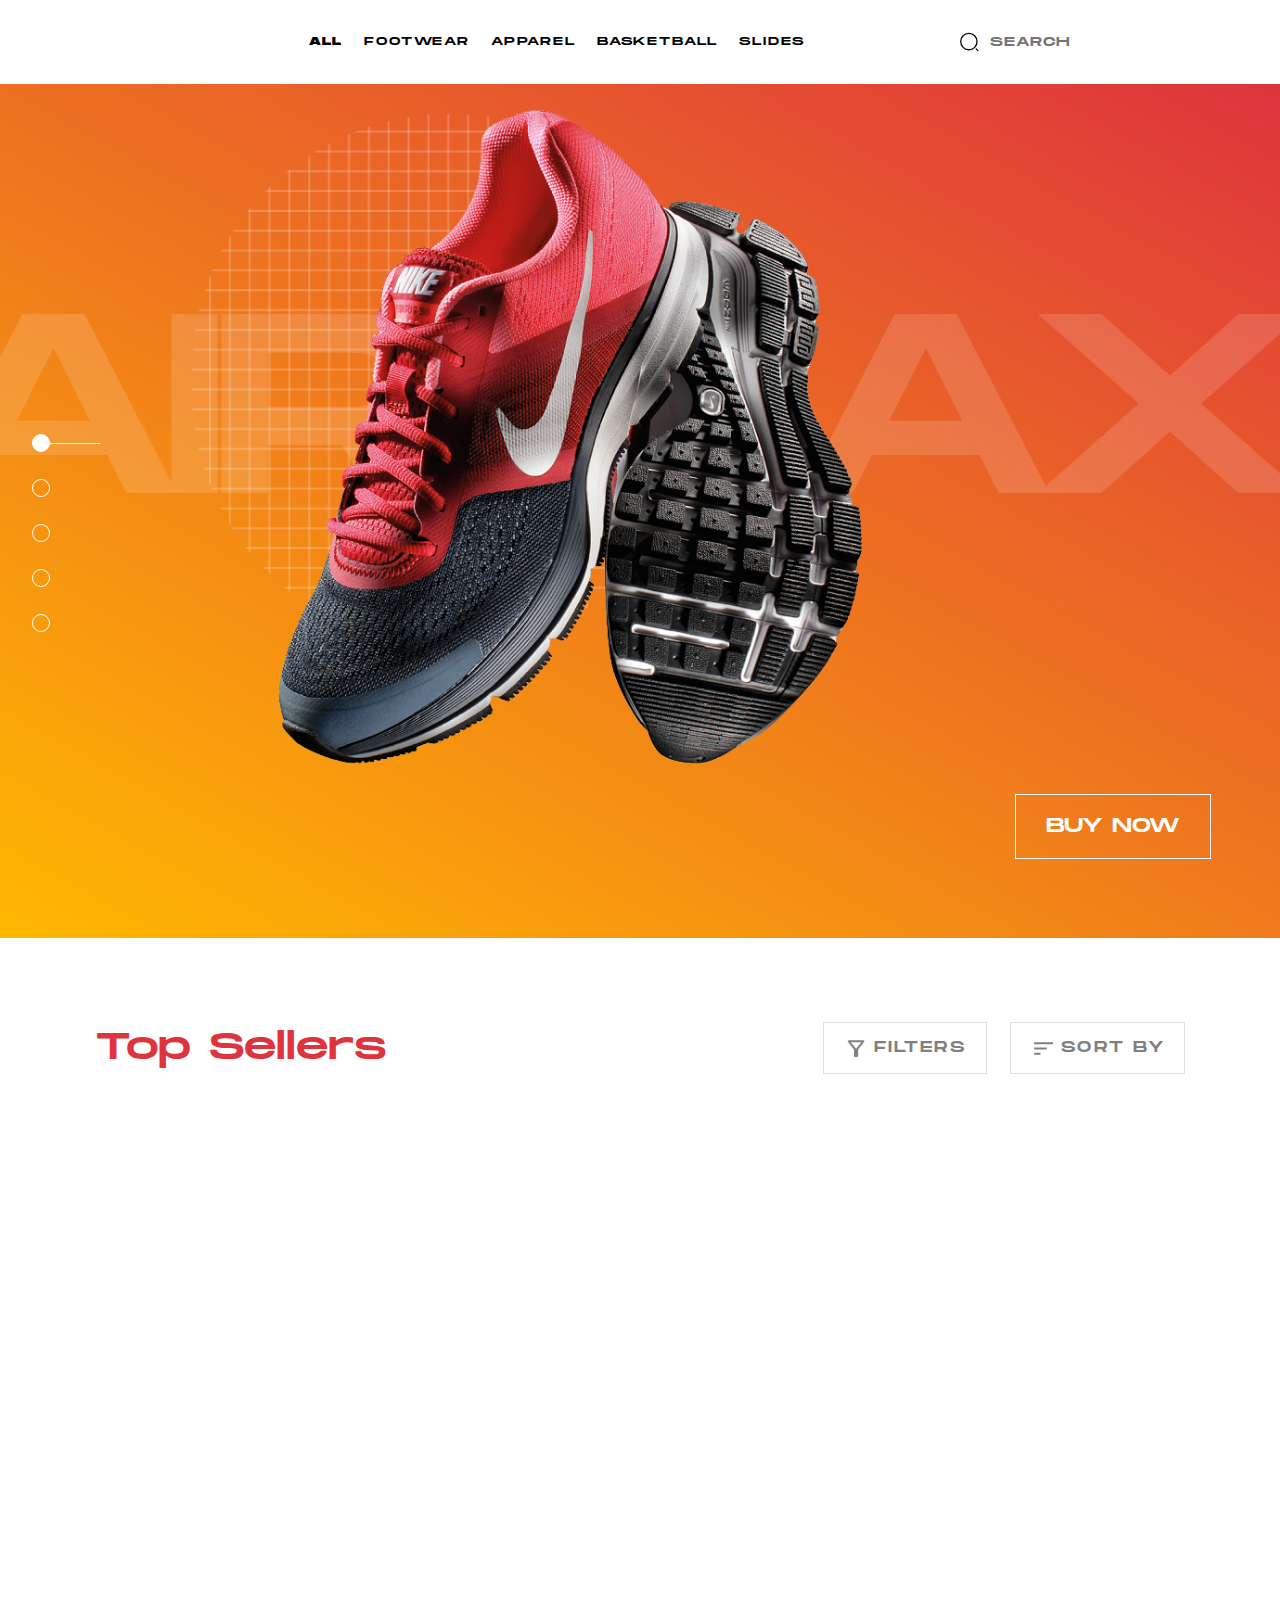
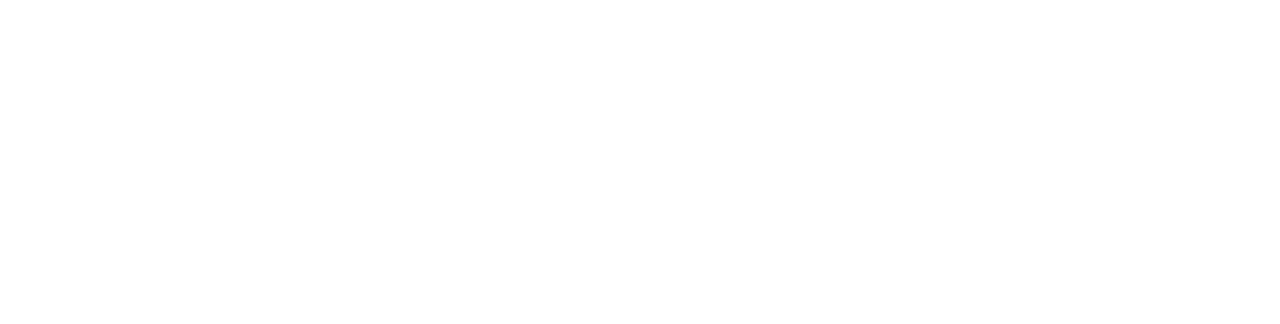
==== Diplom1/index.html @ f5f1d3f1 "Add files via upload" ====
<!DOCTYPE html>
<html lang="en">

<head>
    <meta charset="UTF-8">
    <meta name="viewport" content="width=device-width, initial-scale=1.0">
    <title>Diplom1</title>
    <link href=".//css/reset.css" rel="stylesheet">
    <link href=".//css/stylesheet.css" rel="stylesheet">
    <link href=".//css/style.css" rel="stylesheet">
</head>

<body class="body">
    <div class="wrapper">
        <header>
            <div class="header1">
                <div class="container">
                    <div class="header1__inner">
                        <nav class="navi">
                            <ul class="navi__list">
                                <li class="navi__item">
                                    <a href="#" class="navi__link navi__first">
                                        ALL
                                    </a>
                                </li>
                                <li class="navi__item">
                                    <a href="#" class="navi__link">
                                        FOOTWEAR
                                    </a>
                                </li>
                                <li class="navi__item">
                                    <a href="#" class="navi__link">
                                        APPAREL
                                    </a>
                                </li>
                                <li class="navi__item">
                                    <a href="#" class="navi__link">
                                        BASKETBALL
                                    </a>
                                </li>
                                <li class="navi__item">
                                    <a href="#" class="navi__link">
                                        SLIDES
                                    </a>
                                </li>
                            </ul>
                        </nav>
                        <div class="search">
                            <img src=".//img/svg/search.svg" alt="">
                            <input type="text" placeholder="SEARCH" class="header1__inp">
                        </div>
                    </div>
                </div>
            </div>
            <div class="header2">
                <div class="container">
                    <div class="header2__inner">
                        <img src="./img/DAME .png" alt="" class="header2__max">
                        <div class="header2__krug-box">
                            <ul class="header2__krug-spisok">
                                <li class="header2__krug header2__krug-active">
                                </li>
                                <li class="header2__krug">
                                </li>
                                <li class="header2__krug">
                                </li>
                                <li class="header2__krug">
                                </li>
                                <li class="header2__krug">
                                </li>
                            </ul>
                        </div>
                        <img src="./img/setka.png" alt="" class="header2__setka">
                        <img src="./img/kros.png" alt="" class="header2__kros">
                        <a class="header2__button" href="#">BUY NOW</a>
                    </div>
                </div>
            </div>
        </header>
        <main class="main">
            <section class="section1">
                <div class="container">
                    <div class="section1__inner">
                        <div class="section1__top">
                            <p class="section1__text">Top Sellers</p>
                            <div class="section1__filters">
                                <div class="section1__filters-content">
                                    <button onclick="togglebutton1()" class="section1__button button1">
                                        FILTERS
                                    </button>
                                    <div class="section1__filters-vibor" id="filters-active">
                                        <p><b>Price:</b><Br><Br>
                                        from<input class="field__input" type="text" size="5"> <Br>
                                        to<input class="field__input" type="text" size="5">
                                        </p>
                                        <div class="section1__filters-checkbox">
                                            <b>Season:</b>
                                            <br>
                                            <br>
                                            <p><input type="checkbox"> winter</p>
                                            <br>
                                            <p><input type="checkbox"> summer</p>
                                            <br>
                                            <p><input type="checkbox"> autumn</p>
                                        </div>
                                        <button class="section1__sumbit-button">Sumbit</button>
                                    </div>
                                </div>
                                <div class="section1__sort">
                                    <button onclick="togglebutton2()" class="section1__button button2">
                                        SORT BY
                                    </button>
                                    <ul class="section1__spisok-sort" id="sort-active">
                                        <li class="section1__li-sort">Popular</li>
                                        <li class="section1__li-sort">Price (lower)</li>
                                        <li class="section1__li-sort">Price (higher)</li>
                                    </ul>
                                </div>
                            </div>
                        </div>
                        <div class="section1__kros"></div>
                    </div>
                </div>
            </section>
        </main>
        <footer></footer>
    </div>
    <script src="main.js"></script>

</body>

</html>
---- Diplom1/css/stylesheet.css ----
@font-face {
    font-family: 'Monument Extended';
    src: local('Monument Extended Ultrabold'), local('MonumentExtended-Ultrabold'),
        url('../fonts/MonumentExtended-Ultrabold.woff2') format('woff2'),
        url('../fonts/MonumentExtended-Ultrabold.woff') format('woff');
    font-weight: bold;
    font-style: normal;
    font-display: swap;
}

@font-face {
    font-family: 'Monument Extended';
    src: local('Monument Extended Regular'), local('MonumentExtended-Regular'),
        url('../fonts/MonumentExtended-Regular.woff2') format('woff2'),
        url('../fonts/MonumentExtended-Regular.woff') format('woff');
    font-weight: normal;
    font-style: normal;
    font-display: swap;
}
---- Diplom1/css/style.css ----
.body {
    font-family: "Monument Extended", "Arial", sans-serif;
}


.wrapper {
    min-height: 100%;
    width: 100%;
    overflow: hidden;
    display: flex;
    flex-direction: column;
}

.container {
    max-width: 1920px;
    margin: 0 auto;
    height: 100%;
}

.main {
    background: #fff;
}

/*====================*/

.header1 {
    background: #fff;
    padding: 29px 0 29px 0;
}

.header1__inner {
    margin-left: 655px;
    display: flex;
    align-items: center;
    justify-content: center;
    gap: 464px;
    font-size: 12px;
    line-height: 2.13;
    letter-spacing: 0.07em;
    color: #000;
}

.navi__list {
    display: flex;
    gap: 41px;
}

.navi__first {
    font-weight: 800;
}

.navi__link {
    display: block;
}

.search {
    display: flex;
    align-items: center;
    gap: 10px;
}

/*===================*/

.header2 {
    height: 854px;
    background: linear-gradient(209deg, #de343d 0%, #ffb800 100%);
}

.header2__inner {
    height: auto;
position: relative;
}

.header2__max {
    position: absolute;
    top: 230px;
    left: -70px;
}

.header2__krug-box {
    z-index: 2;
    position: absolute;
    top: 350px;
    left: 32px;
}

.header2__krug-spisok {
    display: flex;
    flex-direction: column;
    gap: 42px;
}


.header2__krug {
    width: 18px;
    height: 18px;
    border-radius: 50%;
    border: 1px solid #fff;
    background-color: transparent;
    transition: all 0.4s;
}

.header2__krug-active {
    background-color: #fff;
}

.header2__krug-active::after {
    content: '';
    display: block;
    position: relative;
    top: 8px;
    left: 17px;
    width: 50px;
    height: 1px;
    background-color: #fff;
    transition: all 0.4s;
}

.header2__setka {
    position: absolute;
    top: 30px;
    left: 509px;
    z-index: 2;
}

.header2__kros {
    position: absolute;
    top: 50%;
    left: 509px;
    z-index: 3;
}

.header2__button {
    position: absolute;
    top: 710px;
    left: 1517px;
    display: flex;
    align-items: center;
    justify-content: center;
    width: 196px;
    height: 65px;
    color: #fff;
    background-color: transparent;
    border: 1px solid #fff;
    font-size: 20px;
    line-height: 2.5;
}

/*============================*/

.section1 {
    padding: 84px 95px 154px 96px;
    height: 986px;
}

.section1__inner {
    display: flex;
    flex-direction: column;
}

.section1__top {
    display: flex;
    align-items: center;
    justify-content: space-between;
    margin-bottom: 29px;
}

.section1__text {
    color: #de343d;
    font-size: 37px;
    line-height: 40px;
}

.section1__filters {
    display: flex;
    gap: 30px;
}

.section1__sumbit-button {
    color: #808080;
    background: transparent;
    padding: 5px 20px 5px 20px;
    border: 1.26px solid #dedede;
    grid-column: -1/1;
}

.section1__sort {
    position: relative;
    display: inline-block;
}

.section1__button {
    font-size: 15px;
    line-height: 40px;
    letter-spacing: 1.26px;
    color: #808080;
    background: transparent;
    border: 1.26px solid #dedede;
    padding: 5px 20px 5px 50px;
    position: relative;
}

.section1__spisok-sort {
    display: none;
    position: absolute;
    z-index: 1;
    color: #808080;
}

.section1__spisok-sort--show {
    display: block;
}

.section1__li-sort {
    width: 170px;
    padding: 2px;
    border: 1px solid #dedede;
    margin-bottom: 2px;
    cursor: pointer;
}

.section1__li-sort :last-child {
margin-bottom: 0;
}

.section1__filters-content {
    position: relative;
    display: inline-block;
    max-width: 157px;
}

.section1__filters-vibor {
    position: absolute;
    left: -150px;
    min-width: 307px;
    border: 1px solid #dedede;
    color: #808080;
    padding: 10px;
    display: none;
    grid-template-columns: repeat(2, 1fr);
    gap: 10px;
}

.section1__filters-vibor--active {
    display: grid;
}

.field__input {
    display: block;
    border: 1px solid #dedede;
    padding: 5px;
}

.button1::before {
    content: ' ';
    display: inline-block;
    position: absolute;
    background-image: url('../img/svg/filters.svg');
    background-repeat: no-repeat;
    background-position: center;
    left: 20px;
    top: 13px;
    width: 25px;
    height: 25px;
}

.button2::before {
    content: ' ';
    display: inline-block;
    position: absolute;
    background-image: url('../img/svg/sort.svg');
    background-repeat: no-repeat;
    background-position: center;
    left: 20px;
    top: 13px;
    width: 25px;
    height: 25px;
}



/*============================*/

@media (max-width: 1920px) {
    .header1__inner {
        margin-left: 34vw;
        gap: 24vw;
    }

    .header2__max {
        height: 14vw;
        width: auto;
    }

    .header2__setka {
        left: 26vw;
    }

    .header2__kros {
        left: 30vw;
    }

    .header2__button {
        left: 79vw;
    }
}


@media (max-width: 1300px) {

    .header1__inner{
    margin-left: 22vw;
    gap: 12vw;
    }

    .navi__list {
        gap: 21px;
    }

    .header2__krug-spisok {
        gap: 27px;
    }

    .header2__setka {
        width: 515px;
        height: auto;
        left: 15vw;
    }

    .header2__kros {
        width: 680px;
        height: auto;
        left: 17vw;
    }

    .header2__button {
        left: calc(100vw - 265px);
    }

}

@media (max-width: 1000px) {

    .header2__krug-spisok {
        gap: 21px;
    }

    .header2__setka {
        width: 440px;
        height: auto;
        left: 15vw;
    }

    .header2__kros {
        width: 600px;
        height: auto;
        left: 17vw;
    }
}
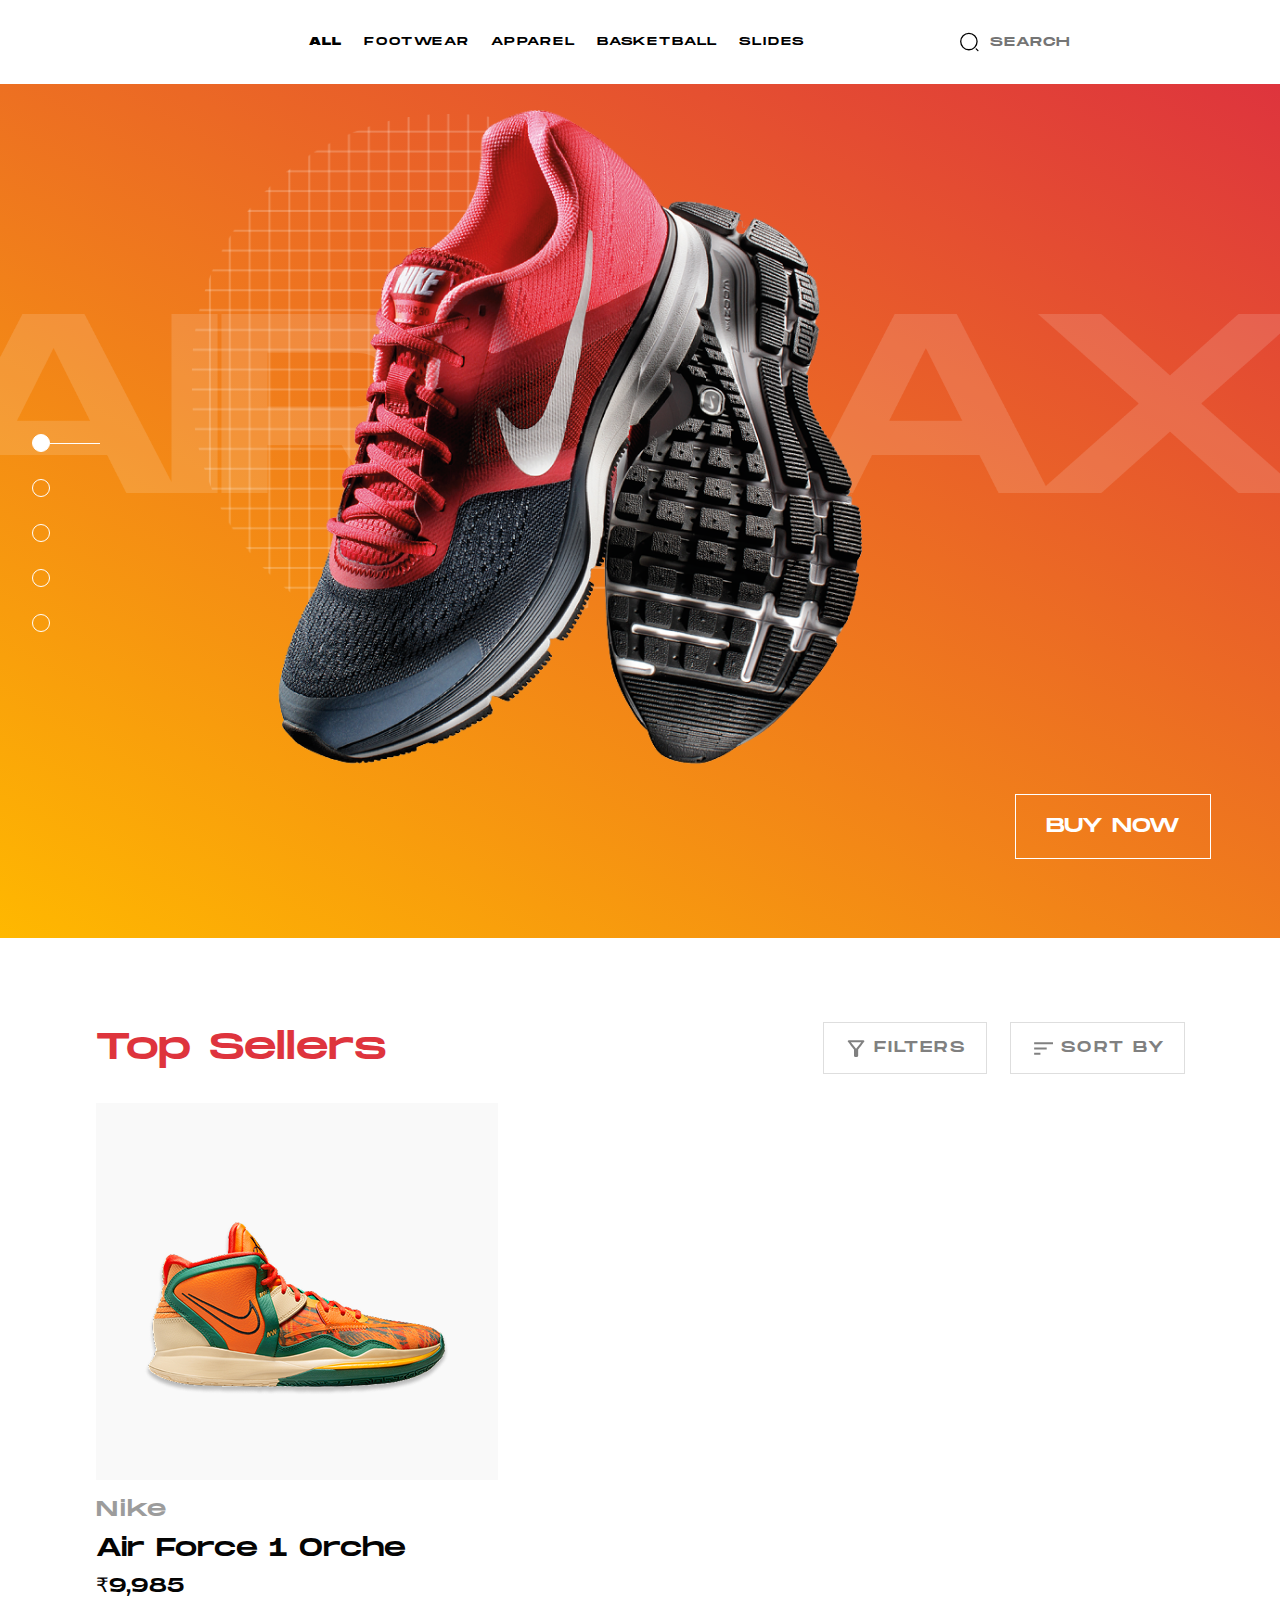
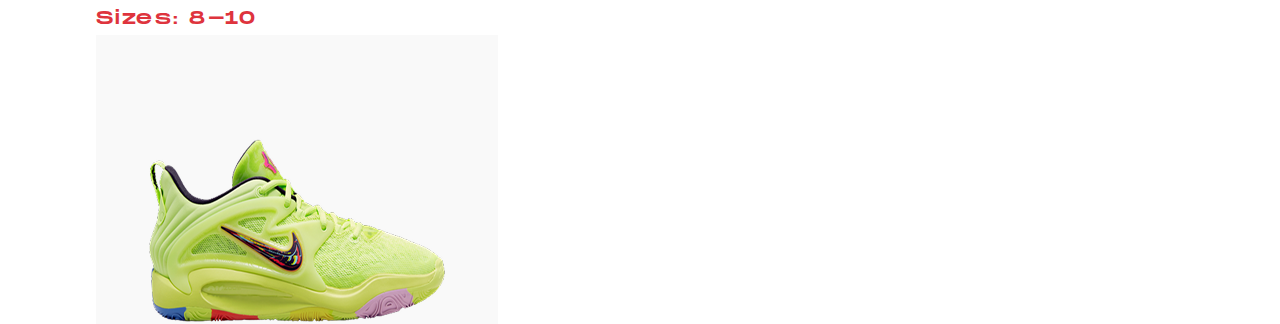
==== commit f513b8b0: "Add files via upload" ====
--- a/Diplom1/index.html
+++ b/Diplom1/index.html
@@ -85,7 +85,7 @@
                             <p class="section1__text">Top Sellers</p>
                             <div class="section1__filters">
                                 <div class="section1__filters-content">
-                                    <button onclick="togglebutton1()" class="section1__button button1">
+                                    <button class="section1__button button1" id="btn-filter">
                                         FILTERS
                                     </button>
                                     <div class="section1__filters-vibor" id="filters-active">
@@ -107,7 +107,7 @@
                                     </div>
                                 </div>
                                 <div class="section1__sort">
-                                    <button onclick="togglebutton2()" class="section1__button button2">
+                                    <button class="section1__button button2" id="btn-sort">
                                         SORT BY
                                     </button>
                                     <ul class="section1__spisok-sort" id="sort-active">
@@ -118,15 +118,84 @@
                                 </div>
                             </div>
                         </div>
-                        <div class="section1__kros"></div>
+                            <div class="kros__slider swiper">
+                                <div class="kros__wrapper swiper-wrapper">
+                                    <div class="kros__slide swiper-slide">
+                                        <div class="slide__top">
+                                            <img src=".//img/oroche.png" alt="">
+                                        </div>
+                                        <div class="slide__bottom">
+                                            <p class="title1">Nike</p>
+                                            <p class="title2">Air Force 1 Orche</p>
+                                            <p class="price">₹9,985</p>
+                                            <p class="size">Sizes: 8-10</p>
+                                        </div>
+                                    </div>
+                                    <div class="kros__slide swiper-slide">
+                                        <div class="slide__top">
+                                            <img src=".//img/panda.png" alt="">
+                                        </div>
+                                        <div class="slide__bottom">
+                                            <p class="title1">Nike</p>
+                                            <p class="title2">Air Force Panda</p>
+                                            <p class="price">₹19,655</p>
+                                            <p class="size">Sizes: 6-10</p>
+                                        </div>
+                                    </div>
+                                    <div class="kros__slide swiper-slide">
+                                        <div class="slide__top">
+                                            <img src=".//img/07.png" alt="">
+                                        </div>
+                                        <div class="slide__bottom">
+                                            <p class="title1">Nike</p>
+                                            <p class="title2">Air Force Panda</p>
+                                            <p class="price">₹15,750</p>
+                                            <p class="size">Sizes: 9-12</p>
+                                        </div>
+                                    </div>
+                                    <div class="kros__slide swiper-slide">
+                                        <div class="slide__top">
+                                            <img src=".//img/327.png" alt="">
+                                        </div>
+                                        <div class="slide__bottom">
+                                            <p class="title1">New Balance</p>
+                                            <p class="title2">327’ Munsell White</p>
+                                            <p class="price">₹11,999</p>
+                                            <p class="size">Sizes: 7-11</p>
+                                        </div>
+                                    </div>
+                                    <div class="kros__slide swiper-slide">
+                                        <div class="slide__top">
+                                            <img src=".//img/panda.png" alt="">
+                                        </div>
+                                        <div class="slide__bottom">
+                                            <p class="title1">Nike</p>
+                                            <p class="title2">Air Force Panda</p>
+                                            <p class="price">₹19,655</p>
+                                            <p class="size">Sizes: 6-10</p>
+                                        </div>
+                                    </div>
+                                    <div class="kros__slide swiper-slide">
+                                        <div class="slide__top">
+                                            <img src=".//img/oroche.png" alt="">
+                                        </div>
+                                        <div class="slide__bottom">
+                                            <p class="title1">Nike</p>
+                                            <p class="title2">Air Force 1 Orche</p>
+                                            <p class="price">₹9,985</p>
+                                            <p class="size">Sizes: 8-10</p>
+                                        </div>
+                                    </div>
+                                </div>
+                            </div>
                     </div>
                 </div>
             </section>
         </main>
         <footer></footer>
     </div>
+    <script src="swiper-bundle.min.js"></script>
     <script src="main.js"></script>
-
 </body>
 
 </html>--- a/Diplom1/css/style.css
+++ b/Diplom1/css/style.css
@@ -278,7 +278,61 @@
     height: 25px;
 }
 
-
+.section1__kros {
+    margin-bottom: 70px;
+}
+
+.kros__slide {
+    display: flex;
+    flex-direction: column;
+    width: 402px;
+    height: 532px;
+    gap: 15px;
+}
+
+.slide__top {
+    display: flex;
+    align-items: center;
+    justify-content: center;
+    height: 377px;
+    width: 402px;
+    background: #f9f9f9;
+}
+
+.slide__bottom {
+    display: flex;
+    flex-direction: column;
+    justify-content: flex-start;
+    width: 402px;
+    height: 139px;
+    gap: 6px;
+}
+
+.title1 {
+font-size: 22px;
+line-height: 1.4;
+letter-spacing: 0.07em;
+color: #9c9c9c;
+}
+
+.title2 {
+font-size: 25px;
+line-height: 1.4;
+color: #040404;
+}
+
+.price {
+    font-size: 20px;
+line-height: 1.4;
+color: #040404;
+}
+
+.size {
+    font-size: 18px;
+line-height: 1.4;
+letter-spacing: 0.08em;
+color: #de343d;
+}
 
 /*============================*/
 
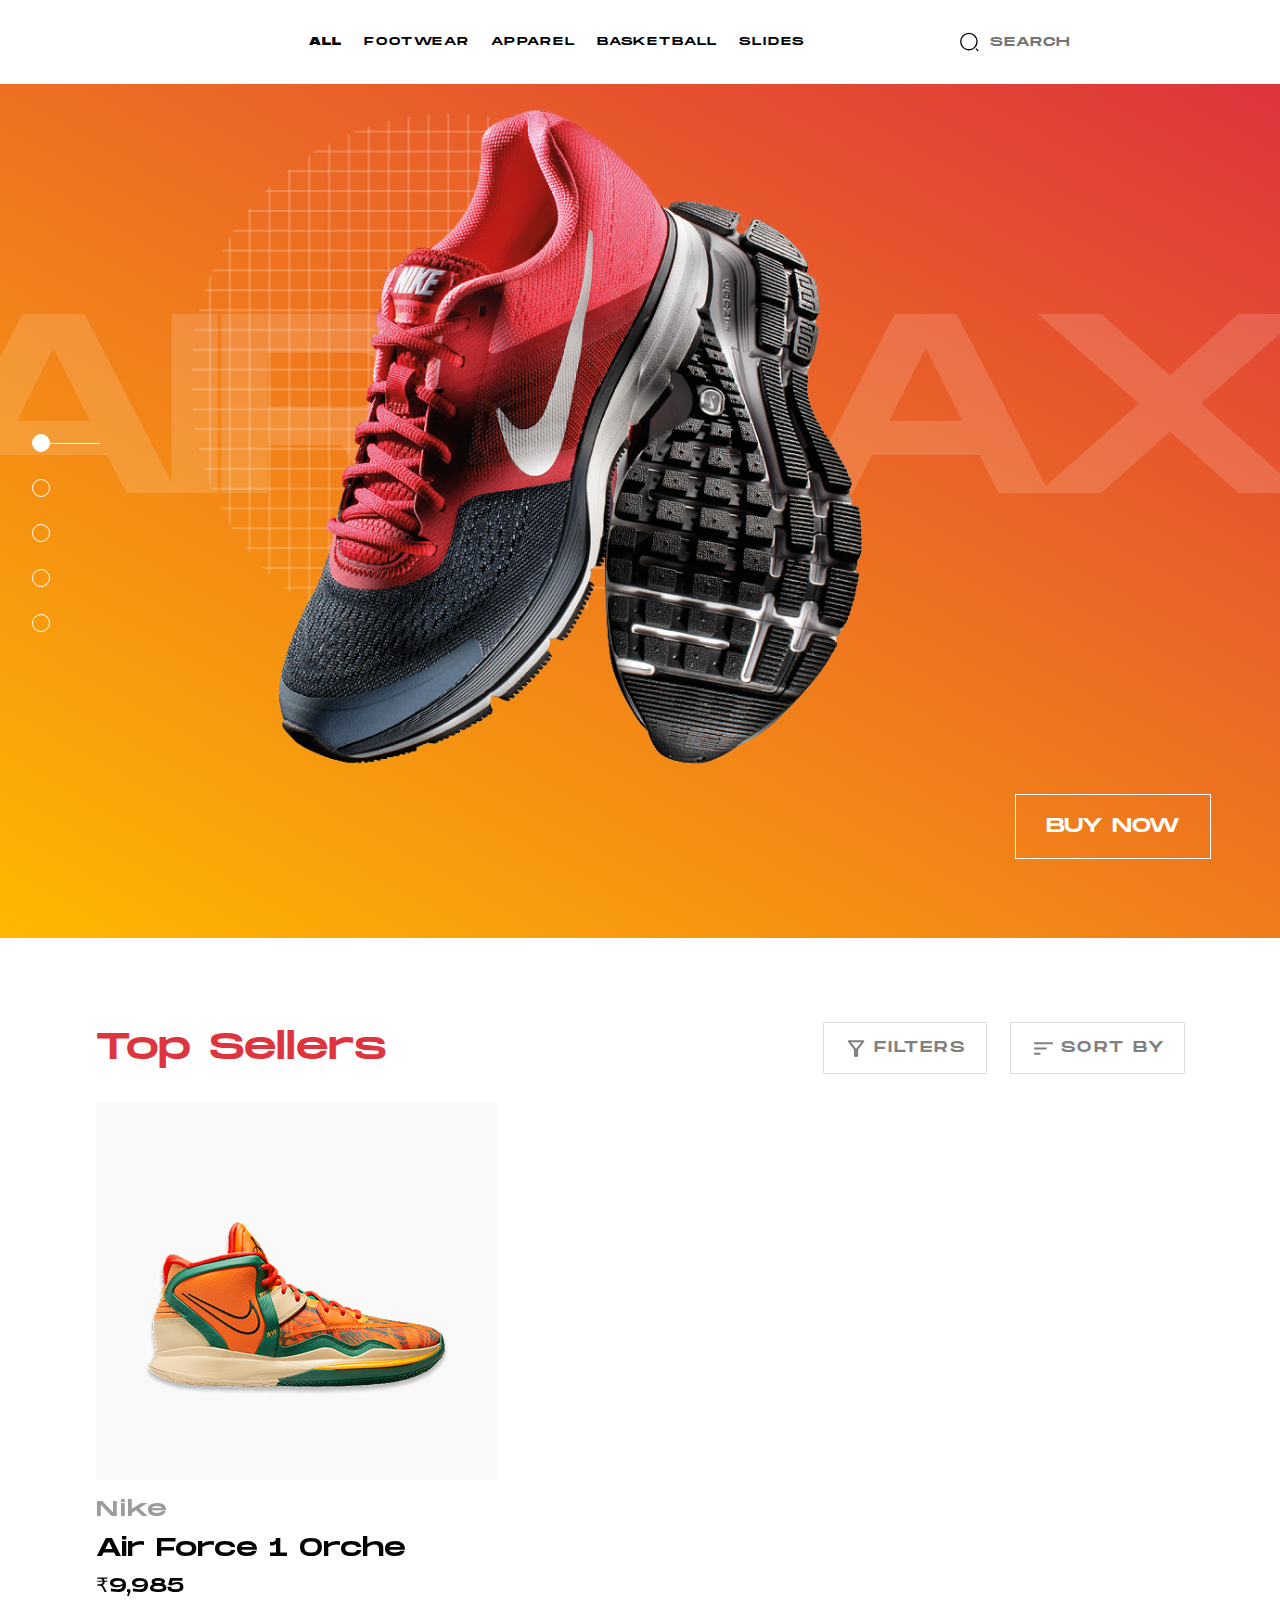
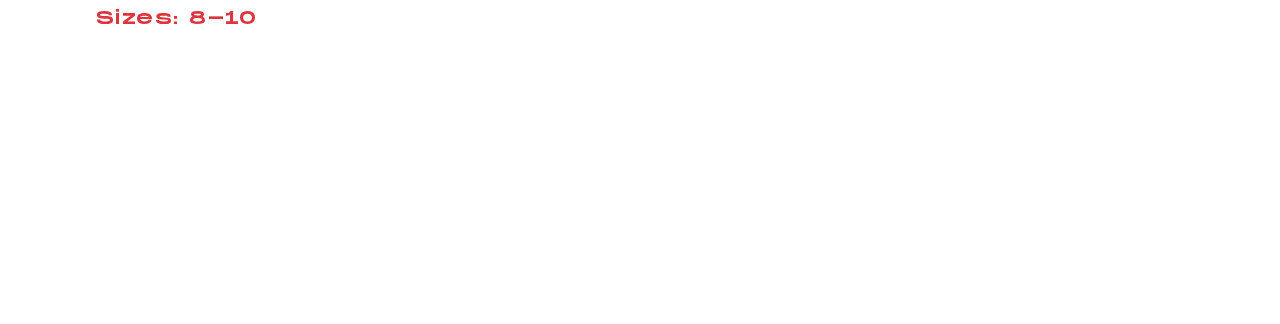
==== commit 738db4dc: "Add files via upload" ====
--- a/Diplom1/index.html
+++ b/Diplom1/index.html
@@ -5,6 +5,7 @@
     <meta charset="UTF-8">
     <meta name="viewport" content="width=device-width, initial-scale=1.0">
     <title>Diplom1</title>
+    <link href=".//css/swiper-bundle.min.css" rel="stylesheet">
     <link href=".//css/reset.css" rel="stylesheet">
     <link href=".//css/stylesheet.css" rel="stylesheet">
     <link href=".//css/style.css" rel="stylesheet">
--- a/Diplom1/css/style.css
+++ b/Diplom1/css/style.css
@@ -204,8 +204,9 @@
 .section1__spisok-sort {
     display: none;
     position: absolute;
-    z-index: 1;
+    z-index: 2;
     color: #808080;
+    background-color: #fff;
 }
 
 .section1__spisok-sort--show {
@@ -240,6 +241,8 @@
     display: none;
     grid-template-columns: repeat(2, 1fr);
     gap: 10px;
+    z-index: 2;
+    background-color: #fff;
 }
 
 .section1__filters-vibor--active {
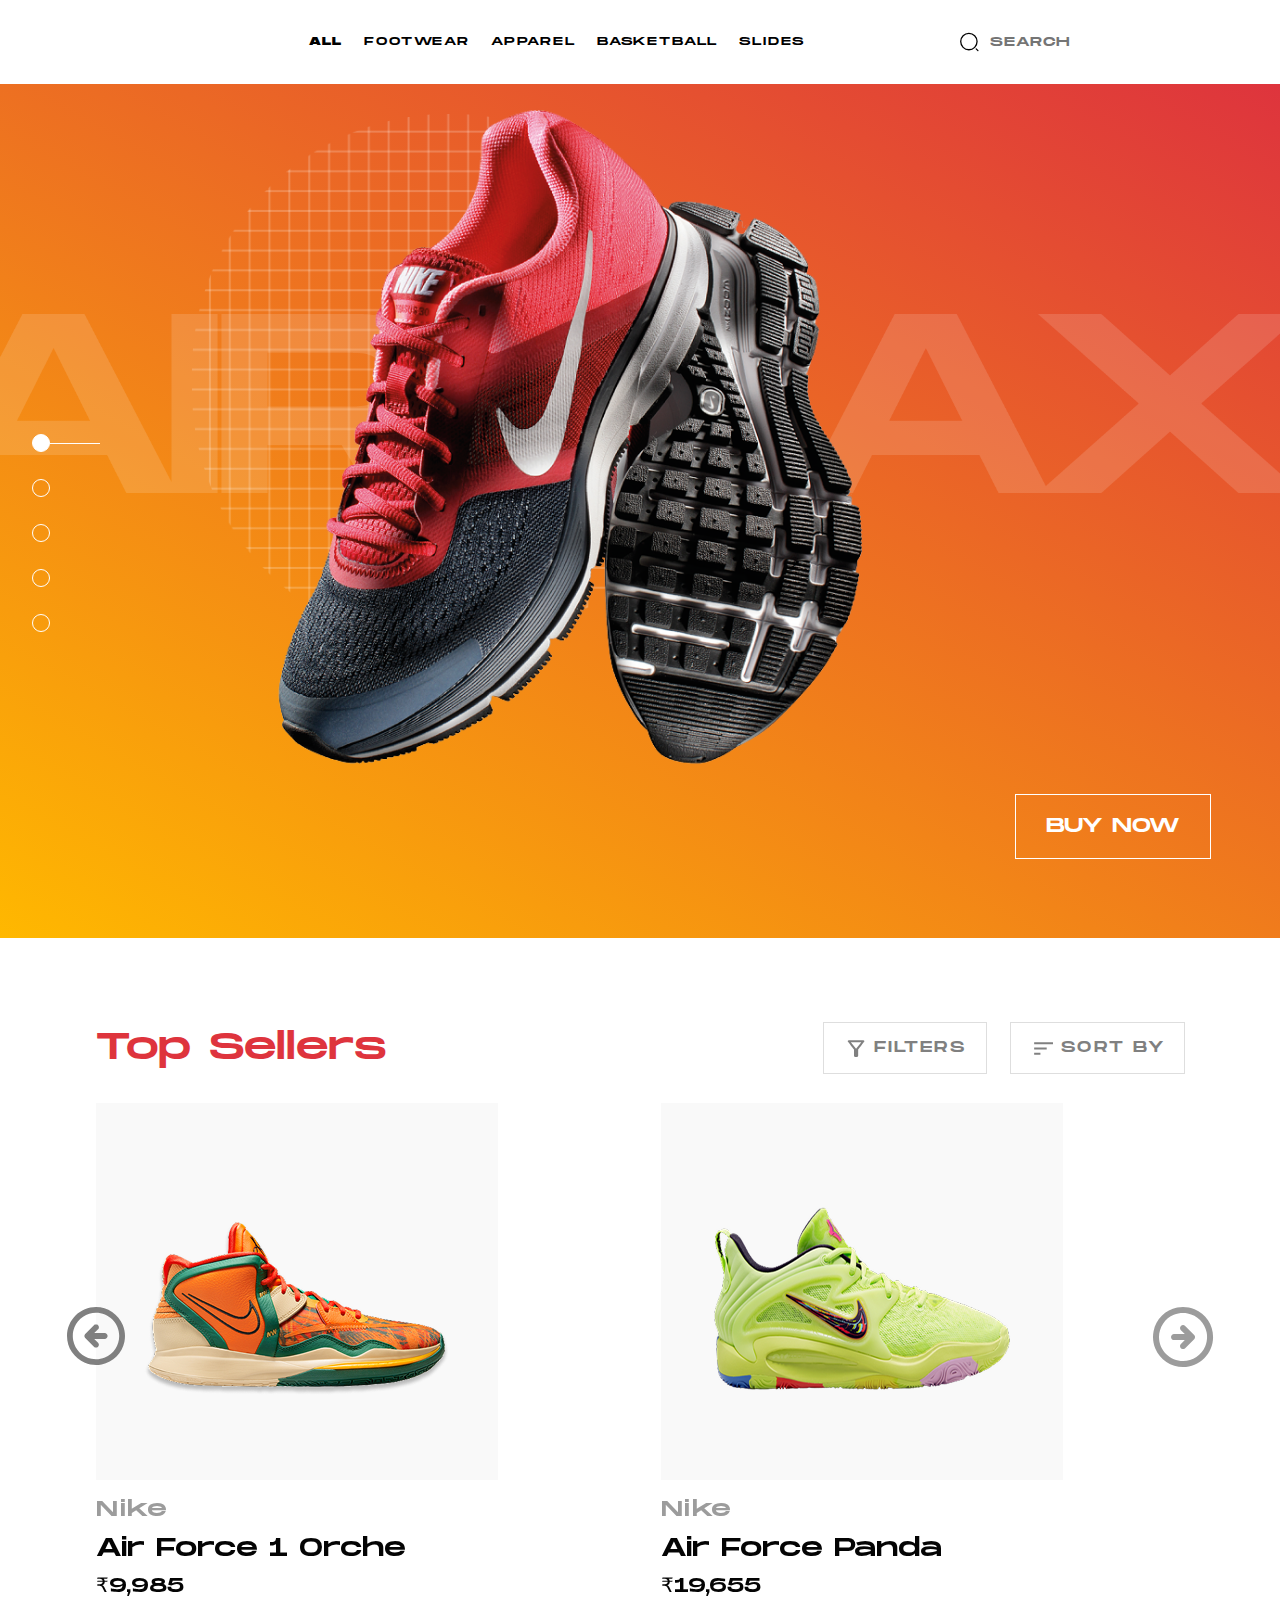
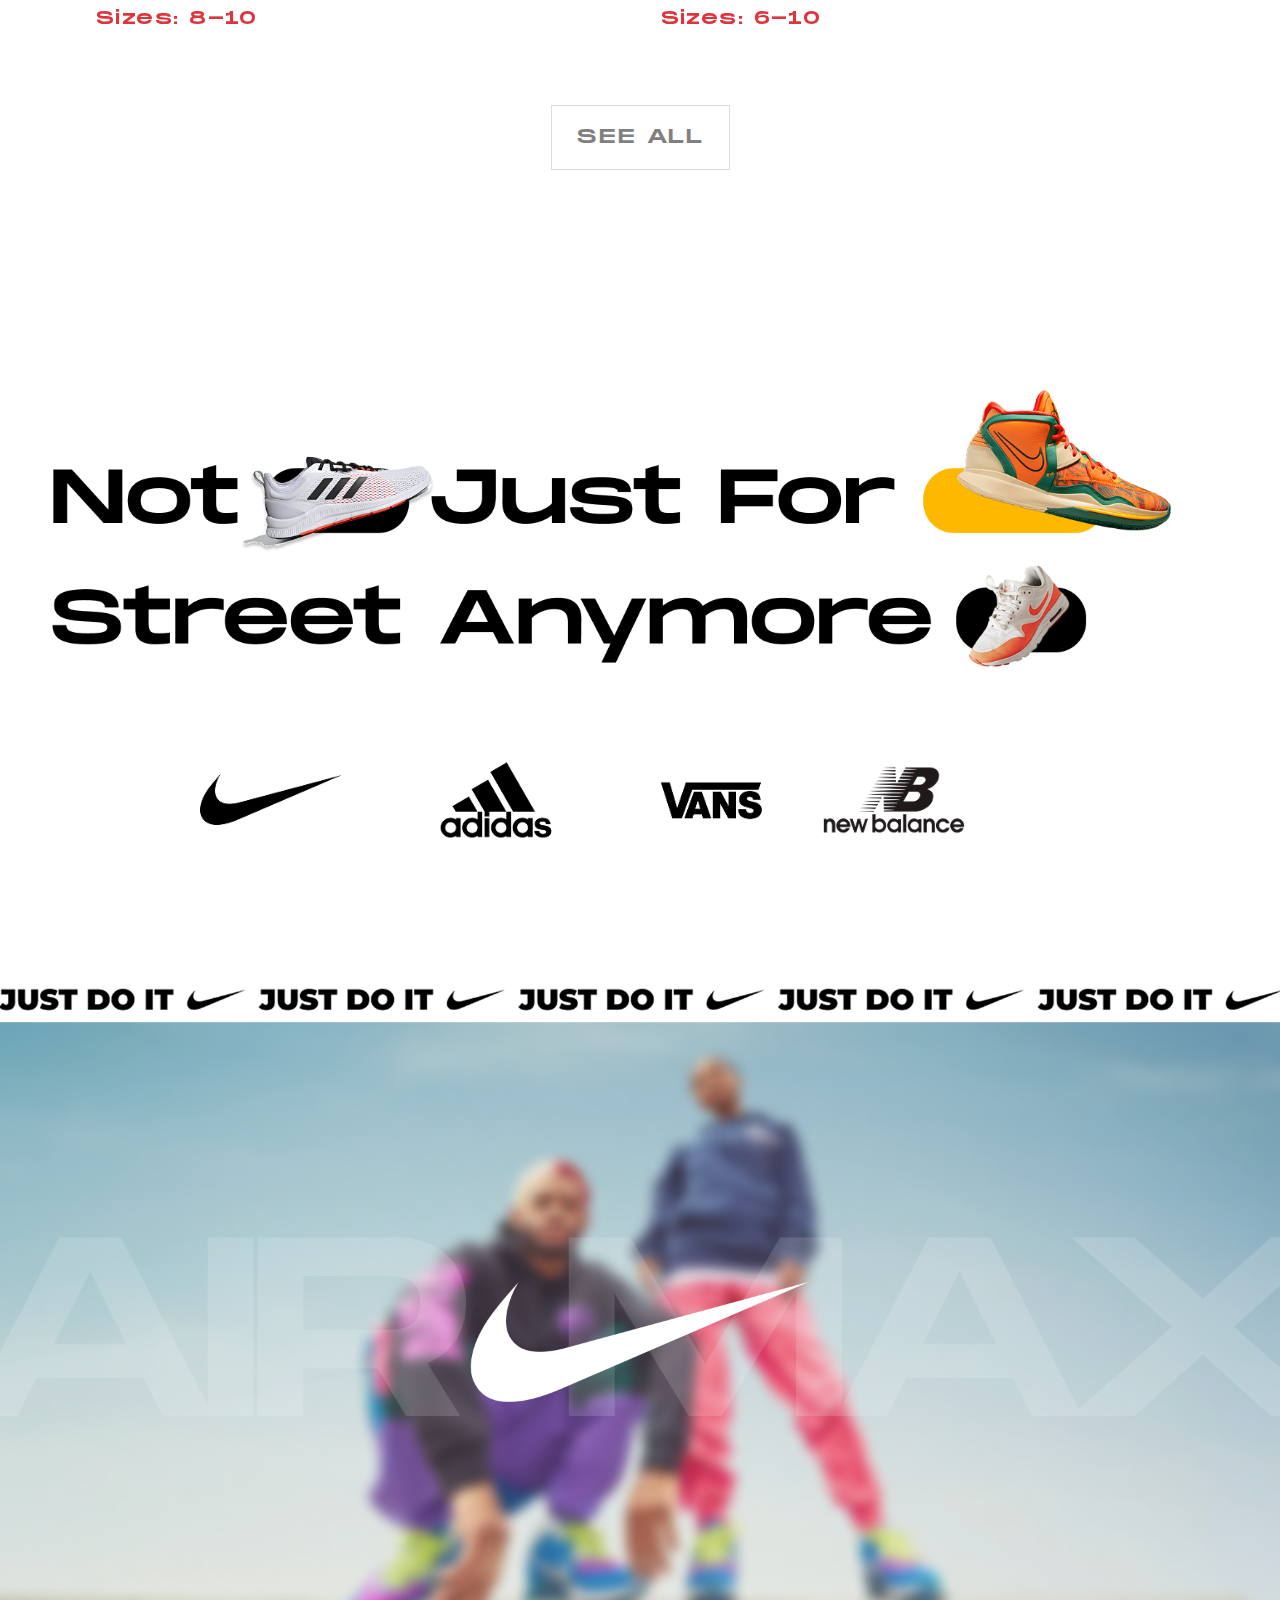
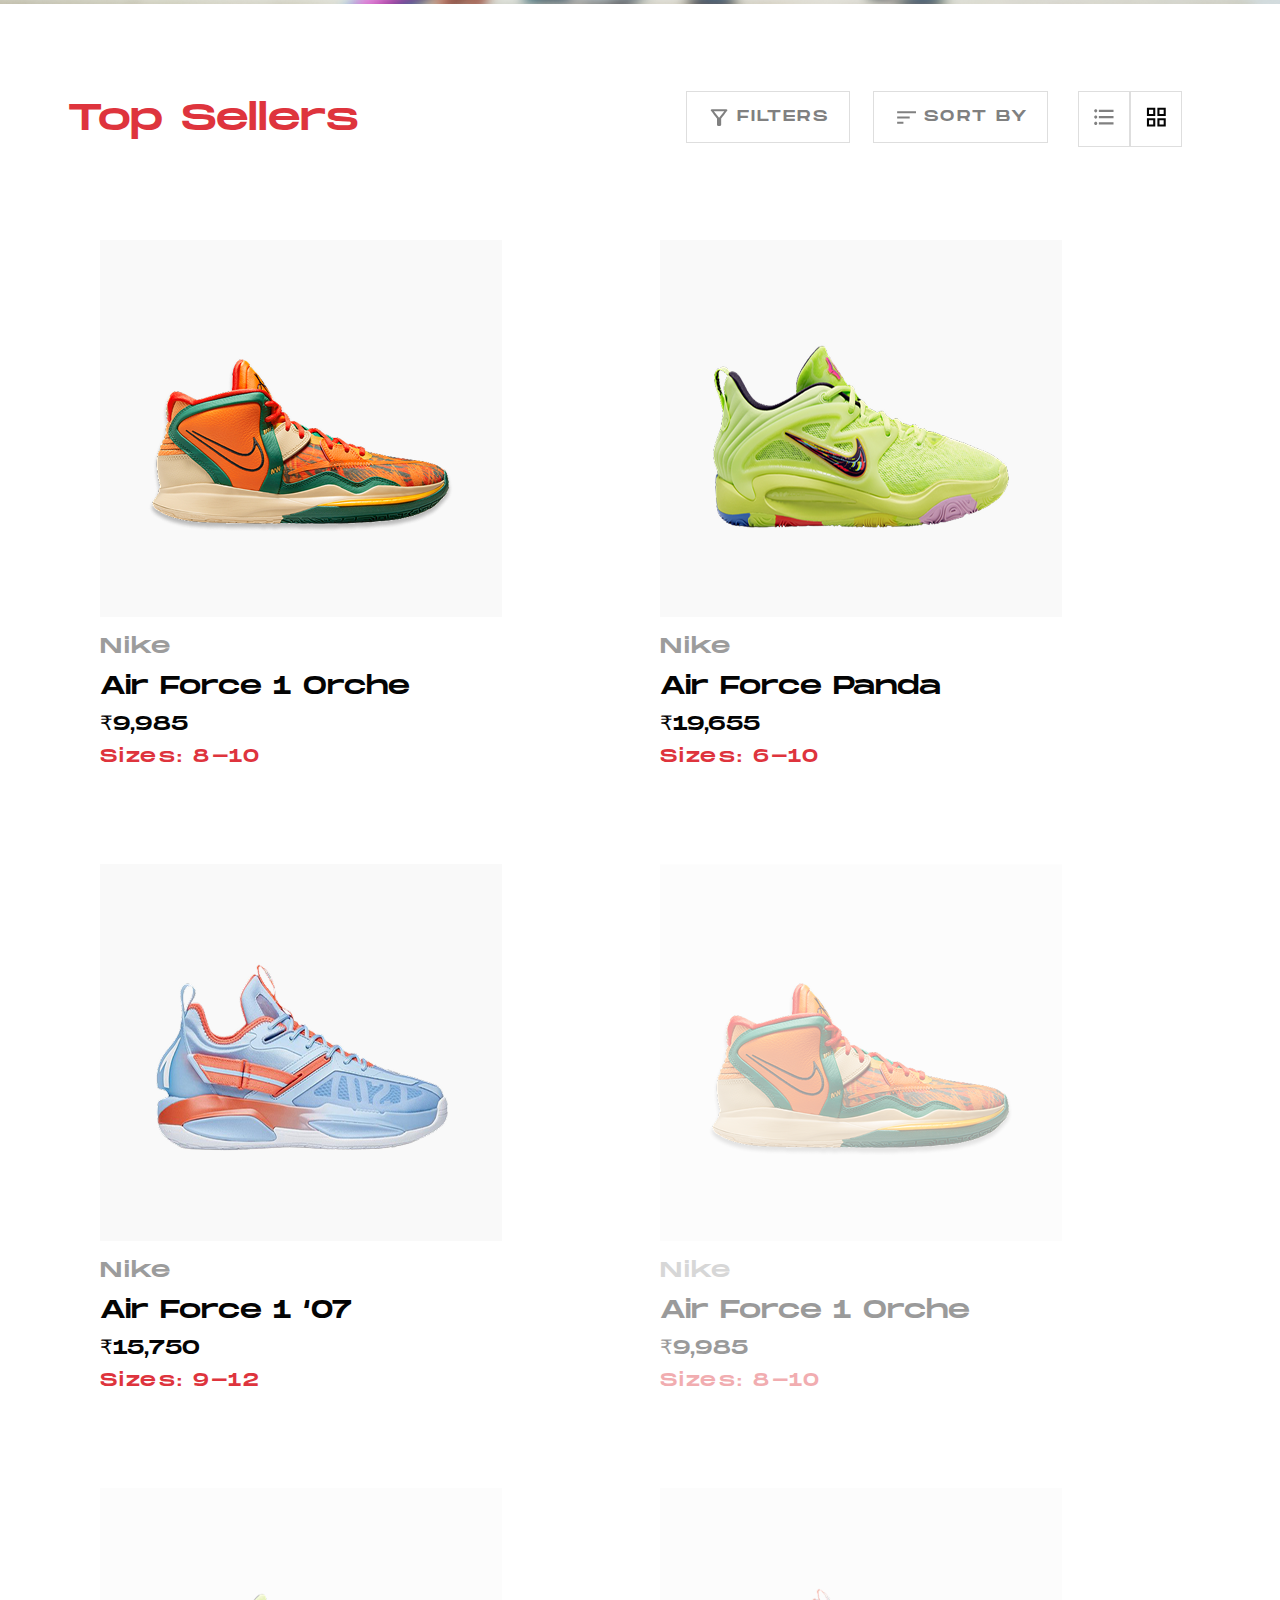
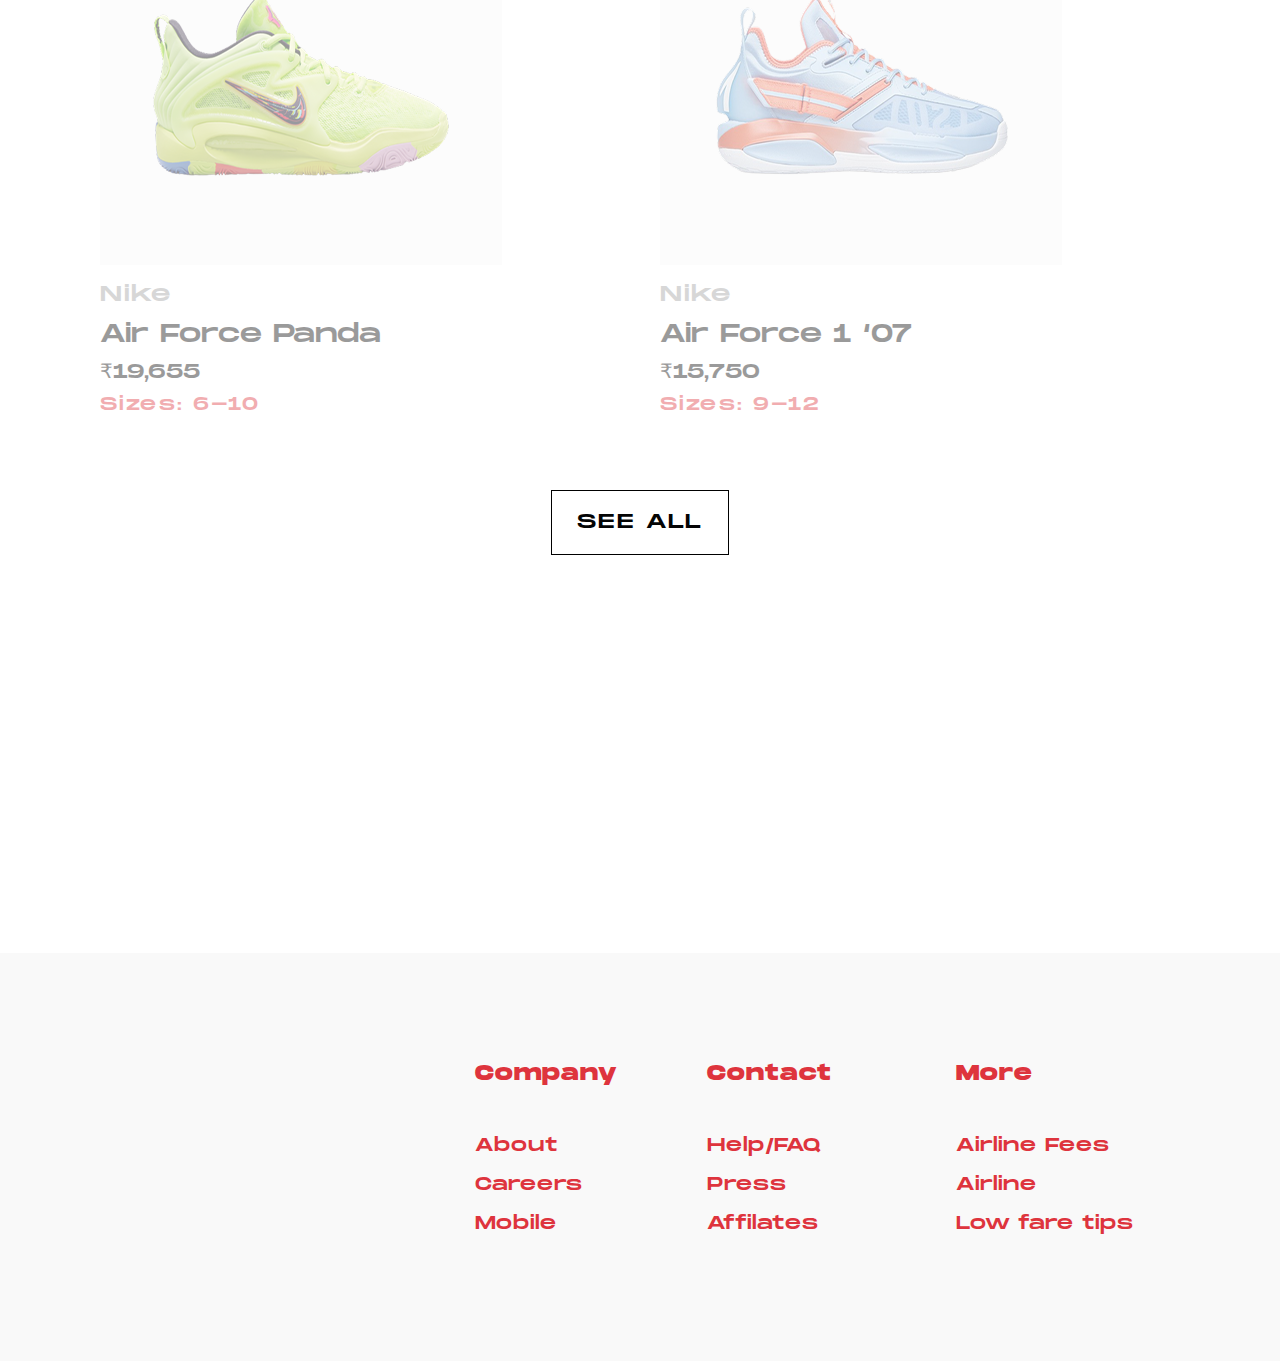
==== commit 013b97c0: "Add files via upload" ====
--- a/Diplom1/index.html
+++ b/Diplom1/index.html
@@ -83,6 +83,22 @@
                 <div class="container">
                     <div class="section1__inner">
                         <div class="section1__top">
+                            <button class="button__left">
+                                <svg width="58" height="58" viewBox="0 0 58 58" fill="none"
+                                    xmlns="http://www.w3.org/2000/svg">
+                                    <path
+                                        d="M18.241 26.9409C17.977 27.2167 17.77 27.5419 17.632 27.8979C17.3419 28.6039 17.3419 29.3959 17.632 30.1019C17.77 30.4579 17.977 30.7831 18.241 31.0589L26.941 39.7589C27.4871 40.305 28.2277 40.6118 29 40.6118C29.7723 40.6118 30.5129 40.305 31.059 39.7589C31.6051 39.2128 31.9119 38.4722 31.9119 37.6999C31.9119 36.9276 31.6051 36.187 31.059 35.6409L27.289 31.8999H37.7C38.4691 31.8999 39.2067 31.5944 39.7506 31.0505C40.2945 30.5066 40.6 29.769 40.6 28.9999C40.6 28.2308 40.2945 27.4931 39.7506 26.9493C39.2067 26.4054 38.4691 26.0999 37.7 26.0999H27.289L31.059 22.3589C31.3308 22.0893 31.5465 21.7686 31.6938 21.4152C31.841 21.0618 31.9168 20.6827 31.9168 20.2999C31.9168 19.9171 31.841 19.538 31.6938 19.1846C31.5465 18.8312 31.3308 18.5105 31.059 18.2409C30.7894 17.9691 30.4687 17.7533 30.1153 17.6061C29.7619 17.4589 29.3828 17.3831 29 17.3831C28.6172 17.3831 28.2381 17.4589 27.8847 17.6061C27.5313 17.7533 27.2106 17.9691 26.941 18.2409L18.241 26.9409ZM0 28.9999C0 34.7355 1.70082 40.3424 4.88738 45.1114C8.07394 49.8805 12.6031 53.5975 17.9022 55.7924C23.2012 57.9874 29.0322 58.5616 34.6576 57.4427C40.2831 56.3237 45.4504 53.5617 49.5061 49.506C53.5618 45.4503 56.3238 40.283 57.4428 34.6575C58.5617 29.0321 57.9874 23.2011 55.7925 17.9021C53.5976 12.603 49.8805 8.07382 45.1115 4.88726C40.3425 1.7007 34.7356 -0.00012207 29 -0.00012207C25.1917 -0.00012207 21.4206 0.749986 17.9022 2.20737C14.3837 3.66476 11.1868 5.80088 8.4939 8.49378C3.05535 13.9323 0 21.3086 0 28.9999ZM52.2 28.9999C52.2 33.5884 50.8393 38.0739 48.2901 41.8891C45.7408 45.7043 42.1175 48.6779 37.8782 50.4339C33.639 52.1899 28.9743 52.6493 24.4739 51.7541C19.9735 50.8589 15.8397 48.6494 12.5951 45.4048C9.35054 42.1602 7.14096 38.0263 6.24578 33.526C5.3506 29.0256 5.81004 24.3609 7.56599 20.1216C9.32195 15.8824 12.2955 12.259 16.1108 9.70979C19.926 7.16054 24.4115 5.79988 29 5.79988C35.153 5.79988 41.054 8.24416 45.4049 12.595C49.7557 16.9459 52.2 22.8469 52.2 28.9999Z"
+                                        fill="#808080" />
+                                </svg>
+                            </button>
+                            <button class="button__right">
+                                <svg width="61" height="61" viewBox="0 0 61 61" fill="none"
+                                    xmlns="http://www.w3.org/2000/svg">
+                                    <path
+                                        d="M41.179 32.1683C41.4524 31.8826 41.6668 31.5458 41.8097 31.1771C42.1101 30.4459 42.1101 29.6257 41.8097 28.8944C41.6668 28.5257 41.4524 28.1889 41.179 27.9032L32.1683 18.8925C31.6027 18.3269 30.8356 18.0092 30.0357 18.0092C29.2359 18.0092 28.4688 18.3269 27.9032 18.8925C27.3376 19.4581 27.0199 20.2252 27.0199 21.025C27.0199 21.8249 27.3376 22.592 27.9032 23.1576L31.8078 27.0322H21.025C20.2284 27.0322 19.4644 27.3486 18.9012 27.9119C18.3379 28.4752 18.0214 29.2392 18.0214 30.0358C18.0214 30.8324 18.3379 31.5963 18.9012 32.1596C19.4644 32.7229 20.2284 33.0393 21.025 33.0393H31.8078L27.9032 36.9139C27.6217 37.1932 27.3982 37.5254 27.2457 37.8914C27.0932 38.2574 27.0147 38.65 27.0147 39.0465C27.0147 39.443 27.0932 39.8356 27.2457 40.2016C27.3982 40.5676 27.6217 40.8998 27.9032 41.179C28.1824 41.4605 28.5146 41.684 28.8806 41.8365C29.2466 41.989 29.6392 42.0675 30.0357 42.0675C30.4322 42.0675 30.8248 41.989 31.1908 41.8365C31.5568 41.684 31.889 41.4605 32.1683 41.179L41.179 32.1683ZM60.0714 30.0358C60.0714 24.0953 58.3099 18.2881 55.0095 13.3488C51.7091 8.40944 47.0182 4.55968 41.5299 2.28635C36.0416 0.0130141 30.0024 -0.581794 24.176 0.577142C18.3497 1.73608 12.9978 4.59671 8.79727 8.79728C4.5967 12.9979 1.73608 18.3497 0.577141 24.1761C-0.581793 30.0024 0.0130141 36.0416 2.28635 41.5299C4.55968 47.0183 8.40943 51.7092 13.3488 55.0096C18.2881 58.3099 24.0952 60.0715 30.0357 60.0715C38.0017 60.0715 45.6414 56.907 51.2742 51.2742C56.907 45.6414 60.0714 38.0017 60.0714 30.0358ZM6.00716 30.0358C6.00716 25.2834 7.41641 20.6377 10.0567 16.6862C12.697 12.7347 16.4497 9.6549 20.8404 7.83623C25.231 6.01756 30.0624 5.54172 34.7235 6.46887C39.3846 7.39602 43.666 9.68452 47.0265 13.045C50.3869 16.4054 52.6754 20.6869 53.6026 25.348C54.5297 30.0091 54.0539 34.8405 52.2352 39.2311C50.4166 43.6218 47.3368 47.3745 43.3853 50.0148C39.4338 52.6551 34.7881 54.0644 30.0357 54.0644C23.663 54.0644 17.5512 51.5328 13.045 47.0266C8.53873 42.5203 6.00716 36.4085 6.00716 30.0358Z"
+                                        fill="#9C9C9C" />
+                                </svg>
+                            </button>
                             <p class="section1__text">Top Sellers</p>
                             <div class="section1__filters">
                                 <div class="section1__filters-content">
@@ -91,8 +107,8 @@
                                     </button>
                                     <div class="section1__filters-vibor" id="filters-active">
                                         <p><b>Price:</b><Br><Br>
-                                        from<input class="field__input" type="text" size="5"> <Br>
-                                        to<input class="field__input" type="text" size="5">
+                                            from<input class="field__input" type="text" size="5"> <Br>
+                                            to<input class="field__input" type="text" size="5">
                                         </p>
                                         <div class="section1__filters-checkbox">
                                             <b>Season:</b>
@@ -119,81 +135,379 @@
                                 </div>
                             </div>
                         </div>
-                            <div class="kros__slider swiper">
-                                <div class="kros__wrapper swiper-wrapper">
-                                    <div class="kros__slide swiper-slide">
-                                        <div class="slide__top">
-                                            <img src=".//img/oroche.png" alt="">
+                        <div class="kros__slider swiper">
+                            <div class="kros__wrapper swiper-wrapper">
+                                <div class="kros__slide swiper-slide">
+                                    <div class="slide__top">
+                                        <img src=".//img/oroche.png" alt="">
+                                    </div>
+                                    <div class="slide__bottom">
+                                        <p class="title1">Nike</p>
+                                        <p class="title2">Air Force 1 Orche</p>
+                                        <p class="price">₹9,985</p>
+                                        <p class="size">Sizes: 8-10</p>
+                                    </div>
+                                </div>
+                                <div class="kros__slide swiper-slide">
+                                    <div class="slide__top">
+                                        <img src=".//img/panda.png" alt="">
+                                    </div>
+                                    <div class="slide__bottom">
+                                        <p class="title1">Nike</p>
+                                        <p class="title2">Air Force Panda</p>
+                                        <p class="price">₹19,655</p>
+                                        <p class="size">Sizes: 6-10</p>
+                                    </div>
+                                </div>
+                                <div class="kros__slide swiper-slide">
+                                    <div class="slide__top">
+                                        <img src=".//img/07.png" alt="">
+                                    </div>
+                                    <div class="slide__bottom">
+                                        <p class="title1">Nike</p>
+                                        <p class="title2">Air Force 1 ‘07</p>
+                                        <p class="price">₹15,750</p>
+                                        <p class="size">Sizes: 9-12</p>
+                                    </div>
+                                </div>
+                                <div class="kros__slide swiper-slide">
+                                    <div class="slide__top">
+                                        <img src=".//img/327.png" alt="">
+                                    </div>
+                                    <div class="slide__bottom">
+                                        <p class="title1">New Balance</p>
+                                        <p class="title2">327’ Munsell White</p>
+                                        <p class="price">₹11,999</p>
+                                        <p class="size">Sizes: 7-11</p>
+                                    </div>
+                                </div>
+                                <div class="kros__slide swiper-slide">
+                                    <div class="slide__top">
+                                        <img src=".//img/panda.png" alt="">
+                                    </div>
+                                    <div class="slide__bottom">
+                                        <p class="title1">Nike</p>
+                                        <p class="title2">Air Force Panda</p>
+                                        <p class="price">₹19,655</p>
+                                        <p class="size">Sizes: 6-10</p>
+                                    </div>
+                                </div>
+                                <div class="kros__slide swiper-slide">
+                                    <div class="slide__top">
+                                        <img src=".//img/oroche.png" alt="">
+                                    </div>
+                                    <div class="slide__bottom">
+                                        <p class="title1">Nike</p>
+                                        <p class="title2">Air Force 1 Orche</p>
+                                        <p class="price">₹9,985</p>
+                                        <p class="size">Sizes: 8-10</p>
+                                    </div>
+                                </div>
+                            </div>
+                        </div>
+                        <div class="section1__bottom">
+                            <a href="#" class="section1__see">SEE ALL</a>
+                        </div>
+                    </div>
+                </div>
+            </section>
+            <section class="section2">
+                <div class="container">
+                    <div class="section2__top">
+                        <div class="section2__notjust">
+                            <img src=".//img/not just.png" alt="">
+                        </div>
+                        <div class="section2__logos">
+                            <img src=".//img/logos.png" alt="">
+                        </div>
+                    </div>
+                    <div class="section2__bottom">
+                        <div class="section2__bottom-img1">
+                            <img src=".//img/just do.png" alt="">
+                        </div>
+                        <div class="section2__bottom-img2">
+                            <img src=".//img/air.png" alt="">
+                        </div>
+                    </div>
+                </div>
+            </section>
+            <section class="section3">
+                <div class="container">
+                    <div class="section3__inner">
+                        <div class="section3__filt">
+                            <p class="section1__text">Top Sellers</p>
+                            <div class="section1__filters">
+                                <div class="section1__filters-content">
+                                    <button class="section1__button button1" id="btn-filter--bot">
+                                        FILTERS
+                                    </button>
+                                    <div class="section1__filters-vibor" id="filters-active--bot">
+                                        <p><b>Price:</b><Br><Br>
+                                            from<input class="field__input" type="text" size="5"> <Br>
+                                            to<input class="field__input" type="text" size="5">
+                                        </p>
+                                        <div class="section1__filters-checkbox">
+                                            <b>Season:</b>
+                                            <br>
+                                            <br>
+                                            <p><input type="checkbox"> winter</p>
+                                            <br>
+                                            <p><input type="checkbox"> summer</p>
+                                            <br>
+                                            <p><input type="checkbox"> autumn</p>
                                         </div>
-                                        <div class="slide__bottom">
-                                            <p class="title1">Nike</p>
-                                            <p class="title2">Air Force 1 Orche</p>
-                                            <p class="price">₹9,985</p>
-                                            <p class="size">Sizes: 8-10</p>
-                                        </div>
-                                    </div>
-                                    <div class="kros__slide swiper-slide">
-                                        <div class="slide__top">
-                                            <img src=".//img/panda.png" alt="">
-                                        </div>
-                                        <div class="slide__bottom">
-                                            <p class="title1">Nike</p>
-                                            <p class="title2">Air Force Panda</p>
-                                            <p class="price">₹19,655</p>
-                                            <p class="size">Sizes: 6-10</p>
-                                        </div>
-                                    </div>
-                                    <div class="kros__slide swiper-slide">
-                                        <div class="slide__top">
-                                            <img src=".//img/07.png" alt="">
-                                        </div>
-                                        <div class="slide__bottom">
-                                            <p class="title1">Nike</p>
-                                            <p class="title2">Air Force Panda</p>
-                                            <p class="price">₹15,750</p>
-                                            <p class="size">Sizes: 9-12</p>
-                                        </div>
-                                    </div>
-                                    <div class="kros__slide swiper-slide">
-                                        <div class="slide__top">
-                                            <img src=".//img/327.png" alt="">
-                                        </div>
-                                        <div class="slide__bottom">
-                                            <p class="title1">New Balance</p>
-                                            <p class="title2">327’ Munsell White</p>
-                                            <p class="price">₹11,999</p>
-                                            <p class="size">Sizes: 7-11</p>
-                                        </div>
-                                    </div>
-                                    <div class="kros__slide swiper-slide">
-                                        <div class="slide__top">
-                                            <img src=".//img/panda.png" alt="">
-                                        </div>
-                                        <div class="slide__bottom">
-                                            <p class="title1">Nike</p>
-                                            <p class="title2">Air Force Panda</p>
-                                            <p class="price">₹19,655</p>
-                                            <p class="size">Sizes: 6-10</p>
-                                        </div>
-                                    </div>
-                                    <div class="kros__slide swiper-slide">
-                                        <div class="slide__top">
-                                            <img src=".//img/oroche.png" alt="">
-                                        </div>
-                                        <div class="slide__bottom">
-                                            <p class="title1">Nike</p>
-                                            <p class="title2">Air Force 1 Orche</p>
-                                            <p class="price">₹9,985</p>
-                                            <p class="size">Sizes: 8-10</p>
-                                        </div>
-                                    </div>
-                                </div>
-                            </div>
+                                        <button class="section1__sumbit-button">Sumbit</button>
+                                    </div>
+                                </div>
+                                <div class="section1__sort">
+                                    <button class="section1__button button2" id="btn-sort--bot">
+                                        SORT BY
+                                    </button>
+                                    <ul class="section1__spisok-sort" id="sort-active--bot">
+                                        <li class="section1__li-sort">Popular</li>
+                                        <li class="section1__li-sort">Price (lower)</li>
+                                        <li class="section1__li-sort">Price (higher)</li>
+                                    </ul>
+                                </div>
+                                <div class="sort">
+                                    <div class="column">
+                                        <svg width="26" height="26" viewBox="0 0 26 26" fill="none"
+                                            xmlns="http://www.w3.org/2000/svg">
+                                            <g clip-path="url(#clip0_8_23)">
+                                                <path id="column-path"
+                                                    d="M4.72034 11.5535C3.8515 11.5535 3.15015 12.2548 3.15015 13.1237C3.15015 13.9925 3.8515 14.6938 4.72034 14.6938C5.58917 14.6938 6.29053 13.9925 6.29053 13.1237C6.29053 12.2548 5.58917 11.5535 4.72034 11.5535ZM4.72034 5.27271C3.8515 5.27271 3.15015 5.97406 3.15015 6.8429C3.15015 7.71173 3.8515 8.41309 4.72034 8.41309C5.58917 8.41309 6.29053 7.71173 6.29053 6.8429C6.29053 5.97406 5.58917 5.27271 4.72034 5.27271ZM4.72034 17.8342C3.8515 17.8342 3.15015 18.546 3.15015 19.4044C3.15015 20.2628 3.86197 20.9746 4.72034 20.9746C5.57871 20.9746 6.29053 20.2628 6.29053 19.4044C6.29053 18.546 5.58917 17.8342 4.72034 17.8342ZM7.86072 20.4512H22.5158V18.3576H7.86072V20.4512ZM7.86072 14.1704H22.5158V12.0769H7.86072V14.1704ZM7.86072 5.7961V7.88969H22.5158V5.7961H7.86072Z"
+                                                    fill="#808080" />
+                                            </g>
+                                            <defs>
+                                                <clipPath id="clip0_8_23">
+                                                    <rect width="25.123" height="25.123" fill="white"
+                                                        transform="translate(0.532471 0.561523)" />
+                                                </clipPath>
+                                            </defs>
+                                        </svg>
+                                    </div>
+                                    <div class="grid">
+                                        <svg width="26" height="26" viewBox="0 0 26 26" fill="none"
+                                            xmlns="http://www.w3.org/2000/svg">
+                                            <g clip-path="url(#clip0_8_27)">
+                                                <path id="grid-path"
+                                                    d="M3.91833 3.70239V12.0767H12.2927V3.70239H3.91833ZM10.1991 9.98315H6.01192V5.79598H10.1991V9.98315ZM3.91833 14.1703V22.5447H12.2927V14.1703H3.91833ZM10.1991 20.4511H6.01192V16.2639H10.1991V20.4511ZM14.3863 3.70239V12.0767H22.7606V3.70239H14.3863ZM20.667 9.98315H16.4799V5.79598H20.667V9.98315ZM14.3863 14.1703V22.5447H22.7606V14.1703H14.3863ZM20.667 20.4511H16.4799V16.2639H20.667V20.4511Z"
+                                                    fill="#040404" />
+                                            </g>
+                                            <defs>
+                                                <clipPath id="clip0_8_27">
+                                                    <rect width="25.123" height="25.123" fill="white"
+                                                        transform="translate(0.778564 0.561523)" />
+                                                </clipPath>
+                                            </defs>
+                                        </svg>
+                                    </div>
+                                </div>
+                            </div>
+                        </div>
+                        <div class="section3__grid" id="bottom-grid">
+                            <div class="kros__slide">
+                                <div class="slide__top">
+                                    <img src=".//img/oroche.png" alt="">
+                                </div>
+                                <div class="slide__bottom">
+                                    <p class="title1">Nike</p>
+                                    <p class="title2">Air Force 1 Orche</p>
+                                    <p class="price">₹9,985</p>
+                                    <p class="size">Sizes: 8-10</p>
+                                </div>
+                            </div>
+                            <div class="kros__slide">
+                                <div class="slide__top">
+                                    <img src=".//img/panda.png" alt="">
+                                </div>
+                                <div class="slide__bottom">
+                                    <p class="title1">Nike</p>
+                                    <p class="title2">Air Force Panda</p>
+                                    <p class="price">₹19,655</p>
+                                    <p class="size">Sizes: 6-10</p>
+                                </div>
+                            </div>
+                            <div class="kros__slide">
+                                <div class="slide__top">
+                                    <img src=".//img/07.png" alt="">
+                                </div>
+                                <div class="slide__bottom">
+                                    <p class="title1">Nike</p>
+                                    <p class="title2">Air Force 1 ‘07</p>
+                                    <p class="price">₹15,750</p>
+                                    <p class="size">Sizes: 9-12</p>
+                                </div>
+                            </div>
+                            <div class="kros__slide kros__slide--pr">
+                                <div class="slide__top">
+                                    <img src=".//img/oroche.png" alt="">
+                                </div>
+                                <div class="slide__bottom">
+                                    <p class="title1">Nike</p>
+                                    <p class="title2">Air Force 1 Orche</p>
+                                    <p class="price">₹9,985</p>
+                                    <p class="size">Sizes: 8-10</p>
+                                </div>
+                            </div>
+                            <div class="kros__slide kros__slide--pr">
+                                <div class="slide__top">
+                                    <img src=".//img/panda.png" alt="">
+                                </div>
+                                <div class="slide__bottom">
+                                    <p class="title1">Nike</p>
+                                    <p class="title2">Air Force Panda</p>
+                                    <p class="price">₹19,655</p>
+                                    <p class="size">Sizes: 6-10</p>
+                                </div>
+                            </div>
+                            <div class="kros__slide kros__slide--pr">
+                                <div class="slide__top">
+                                    <img src=".//img/07.png" alt="">
+                                </div>
+                                <div class="slide__bottom">
+                                    <p class="title1">Nike</p>
+                                    <p class="title2">Air Force 1 ‘07</p>
+                                    <p class="price">₹15,750</p>
+                                    <p class="size">Sizes: 9-12</p>
+                                </div>
+                            </div>
+                            <div class="kros__slide kros__slide--none">
+                                <div class="slide__top">
+                                    <img src=".//img/oroche.png" alt="">
+                                </div>
+                                <div class="slide__bottom">
+                                    <p class="title1">Nike</p>
+                                    <p class="title2">Air Force 1 Orche</p>
+                                    <p class="price">₹9,985</p>
+                                    <p class="size">Sizes: 8-10</p>
+                                </div>
+                            </div>
+                            <div class="kros__slide kros__slide--none">
+                                <div class="slide__top">
+                                    <img src=".//img/panda.png" alt="">
+                                </div>
+                                <div class="slide__bottom">
+                                    <p class="title1">Nike</p>
+                                    <p class="title2">Air Force Panda</p>
+                                    <p class="price">₹19,655</p>
+                                    <p class="size">Sizes: 6-10</p>
+                                </div>
+                            </div>
+                            <div class="kros__slide kros__slide--none">
+                                <div class="slide__top">
+                                    <img src=".//img/07.png" alt="">
+                                </div>
+                                <div class="slide__bottom">
+                                    <p class="title1">Nike</p>
+                                    <p class="title2">Air Force 1 ‘07</p>
+                                    <p class="price">₹15,750</p>
+                                    <p class="size">Sizes: 9-12</p>
+                                </div>
+                            </div>
+                            <div class="kros__slide kros__slide--none">
+                                <div class="slide__top">
+                                    <img src=".//img/oroche.png" alt="">
+                                </div>
+                                <div class="slide__bottom">
+                                    <p class="title1">Nike</p>
+                                    <p class="title2">Air Force 1 Orche</p>
+                                    <p class="price">₹9,985</p>
+                                    <p class="size">Sizes: 8-10</p>
+                                </div>
+                            </div>
+                            <div class="kros__slide kros__slide--none">
+                                <div class="slide__top">
+                                    <img src=".//img/panda.png" alt="">
+                                </div>
+                                <div class="slide__bottom">
+                                    <p class="title1">Nike</p>
+                                    <p class="title2">Air Force Panda</p>
+                                    <p class="price">₹19,655</p>
+                                    <p class="size">Sizes: 6-10</p>
+                                </div>
+                            </div>
+                            <div class="kros__slide kros__slide--none">
+                                <div class="slide__top">
+                                    <img src=".//img/07.png" alt="">
+                                </div>
+                                <div class="slide__bottom">
+                                    <p class="title1">Nike</p>
+                                    <p class="title2">Air Force 1 ‘07</p>
+                                    <p class="price">₹15,750</p>
+                                    <p class="size">Sizes: 9-12</p>
+                                </div>
+                            </div>
+                        </div>
+                        <div class="section3__bottom">
+                            <button class="section3__see">SEE ALL</button>
+                        </div>
                     </div>
                 </div>
             </section>
         </main>
-        <footer></footer>
+        <footer class="footer">
+            <div class="container">
+                <div class="footer__inner">
+                    <div class="footer__content">
+                        <p class="footer__text">Company</p>
+                        <p class="footer__text">Contact</p>
+                        <p class="footer__text">More</p>
+                        <ul class="footer__sp">
+                            <li class="footer__about">
+                                <a href="#" class="footer__ssilka">
+                                    About
+                                </a>
+                            </li>
+                            <li class="footer__about">
+                                <a href="#" class="footer__ssilka">
+                                    Careers
+                                </a>
+                            </li>
+                            <li class="footer__about">
+                                <a href="#" class="footer__ssilka">
+                                    Mobile
+                                </a>
+                            </li>
+                        </ul>
+                        <ul class="footer__sp">
+                            <li class="footer__about">
+                                <a href="#" class="footer__ssilka">
+                                    Help/FAQ
+                                </a>
+                            </li>
+                            <li class="footer__about">
+                                <a href="#" class="footer__ssilka">
+                                    Press
+                                </a>
+                            </li>
+                            <li class="footer__about">
+                                <a href="#" class="footer__ssilka">
+                                    Affilates
+                                </a>
+                            </li>
+                        </ul>
+                        <ul class="footer__sp">
+                            <li class="footer__about">
+                                <a href="#" class="footer__ssilka">
+                                    Airline Fees
+                                </a>
+                            </li>
+                            <li class="footer__about">
+                                <a href="#" class="footer__ssilka">
+                                    Airline
+                                </a>
+                            </li>
+                            <li class="footer__about">
+                                <a href="#" class="footer__ssilka">
+                                    Low fare tips
+                                </a>
+                            </li>
+                        </ul>
+                    </div>
+                </div>
+            </div>
+        </footer>
     </div>
     <script src="swiper-bundle.min.js"></script>
     <script src="main.js"></script>
--- a/Diplom1/css/style.css
+++ b/Diplom1/css/style.css
@@ -1,4 +1,3 @@
-
 .body {
     font-family: "Monument Extended", "Arial", sans-serif;
 }
@@ -69,7 +68,7 @@
 
 .header2__inner {
     height: auto;
-position: relative;
+    position: relative;
 }
 
 .header2__max {
@@ -154,16 +153,30 @@
     height: 986px;
 }
 
-.section1__inner {
-    display: flex;
-    flex-direction: column;
-}
+
 
 .section1__top {
     display: flex;
     align-items: center;
     justify-content: space-between;
     margin-bottom: 29px;
+    position: relative;
+}
+
+.button__left {
+    position: absolute;
+    top: 285px;
+    left: -29px;
+    background: transparent;
+    z-index: 3;
+}
+
+.button__right {
+    position: absolute;
+    top: 285px;
+    right: 1vw;
+    background: transparent;
+    z-index: 3;
 }
 
 .section1__text {
@@ -222,7 +235,7 @@
 }
 
 .section1__li-sort :last-child {
-margin-bottom: 0;
+    margin-bottom: 0;
 }
 
 .section1__filters-content {
@@ -285,6 +298,7 @@
     margin-bottom: 70px;
 }
 
+
 .kros__slide {
     display: flex;
     flex-direction: column;
@@ -292,6 +306,7 @@
     height: 532px;
     gap: 15px;
 }
+
 
 .slide__top {
     display: flex;
@@ -312,29 +327,209 @@
 }
 
 .title1 {
-font-size: 22px;
-line-height: 1.4;
-letter-spacing: 0.07em;
-color: #9c9c9c;
+    font-size: 22px;
+    line-height: 1.4;
+    letter-spacing: 0.07em;
+    color: #9c9c9c;
 }
 
 .title2 {
-font-size: 25px;
-line-height: 1.4;
-color: #040404;
+    font-size: 25px;
+    line-height: 1.4;
+    color: #040404;
 }
 
 .price {
     font-size: 20px;
-line-height: 1.4;
-color: #040404;
+    line-height: 1.4;
+    color: #040404;
 }
 
 .size {
     font-size: 18px;
-line-height: 1.4;
-letter-spacing: 0.08em;
-color: #de343d;
+    line-height: 1.4;
+    letter-spacing: 0.08em;
+    color: #de343d;
+}
+
+.section1__bottom {
+    display: flex;
+    justify-content: center;
+    margin-top: 70px;
+}
+
+.section1__see {
+    display: block;
+    border: 1px solid #dedede;
+    padding: 6px 25px;
+    font-size: 20px;
+    line-height: 2.55727;
+    letter-spacing: 0.08em;
+    color: #808080;
+}
+
+/*===========================*/
+
+.section2__top {
+    height: 739px;
+    display: flex;
+    flex-direction: column;
+    align-items: center;
+    gap: 67px;
+    padding: 0 65px 167px 50px;
+    margin-bottom: 167px;
+}
+
+
+.section2__notjust img {
+    width: 100%;
+}
+
+.section2__logos {
+    margin-left: 150px;
+    margin-right: 250px;
+}
+
+.section2__logos img {
+    width: 100%;
+}
+
+.section2__bottom {
+    max-height: 940px;
+    display: flex;
+    flex-direction: column;
+}
+
+.section2__bottom-img1 img {
+    width: 100%;
+}
+
+.section2__bottom-img2 img {
+    width: 100%;
+}
+
+/*===========================*/
+
+.section3__inner {
+    padding: 87px 0 398px 0;
+}
+
+.section3__filt {
+    max-width: 1323px;
+    display: flex;
+    align-items: center;
+    justify-content: space-between;
+    margin: 0 298px 93px 298px;
+}
+
+.sort {
+    display: flex;
+}
+
+.column,
+.grid {
+    padding: 12px;
+    border: 1px solid #dedede;
+}
+
+.column:hover,
+.grid:hover {
+    background-color: #f1eeee;
+}
+
+.section3__grid {
+    display: grid;
+    grid-template-columns: repeat(3, 1fr);
+    grid-template-rows: repeat(2, 1fr);
+    gap: 92px 40px;
+    margin: 0 190px;
+    transition: all 0.4s;
+}
+
+.section3__bottom {
+    display: flex;
+    justify-content: center;
+    margin-top: 70px;
+}
+
+.section3__see {
+    border: 1px solid #000;
+    padding: 6px 25px;
+    font-size: 20px;
+    line-height: 2.55727;
+    letter-spacing: 0.08em;
+    color: #040404;
+    background: transparent;
+}
+
+.section3__grid-column {
+    display: grid;
+    grid-template-columns: repeat(1, 1fr);
+    grid-template-rows: repeat(2, 1fr);
+    gap: 20px;
+    margin: 0 290px;
+    transition: all 0.4s;
+}
+
+.kros__slide-row {
+    flex-direction: row;
+    align-items: center;
+    height: 402px;
+    width: 532px;
+    gap: 30px;
+    transition: all 0.4s;
+}
+
+
+
+.kros__slide--pr {
+    opacity: 0.4;
+}
+
+.kros__slide--none {
+    display: none;
+}
+
+.section3__bottom--h {
+    display: none;
+}
+
+
+/*============================*/
+
+.footer {
+    background: #F9F9F9;
+}
+
+.footer__inner {
+    padding: 108px 146px 108px 0;
+    display: flex;
+    justify-content: flex-end;
+}
+
+.footer__content {
+    display: grid;
+    grid-template-columns: 1.3fr 1.4fr 1fr;
+    grid-template-rows: auto auto;
+    gap: 47px 0;
+}
+
+.footer__text {
+    font-weight: 800;
+    font-size: 21px;
+    line-height: 1.245;
+    color: #de343d;
+}
+
+.footer__about {
+    margin-bottom: 17px;
+}
+
+.footer__ssilka {
+    font-weight: 400;
+    font-size: 18px;
+    line-height: 1.245;
+    color: #de343d;
 }
 
 /*============================*/
@@ -361,14 +556,38 @@
     .header2__button {
         left: 79vw;
     }
+
+    .button__right {
+        right: -29px;
+    }
+
+    .section2__top {
+        height: 38vw;
+    }
+
+}
+
+
+
+@media (max-width: 1600px) {
+
+    .section3__grid {
+        grid-template-columns: repeat(2, 1fr);
+        margin: 0 100px;
+    }
+
+    .section3__filt {
+        margin: 0 208px 93px 98px;
+    }
+
 }
 
 
 @media (max-width: 1300px) {
 
-    .header1__inner{
-    margin-left: 22vw;
-    gap: 12vw;
+    .header1__inner {
+        margin-left: 22vw;
+        gap: 12vw;
     }
 
     .navi__list {
@@ -395,6 +614,12 @@
         left: calc(100vw - 265px);
     }
 
+    .section3__filt {
+        margin: 00 98px 93px 68px;
+    }
+
+
+
 }
 
 @media (max-width: 1000px) {
@@ -414,4 +639,36 @@
         height: auto;
         left: 17vw;
     }
+
+    .section3__filt {
+        margin: 0 80px 93px 80px;
+    }
+
+    .column {
+        display: none;
+    }
+
+    .grid {
+        display: none;
+    }
+
+    .section3__grid {
+        display: grid;
+        grid-template-columns: repeat(1, 1fr);
+        grid-template-rows: repeat(2, 1fr);
+        gap: 20px;
+        margin: 0 90px;
+    }
+
+    .kros__slide {
+        flex-direction: row;
+        align-items: center;
+        height: 402px;
+        width: 532px;
+        gap: 30px;
+    }
+
+    .footer__inner {
+        padding: 108px 46px 108px 0;
+    }
 }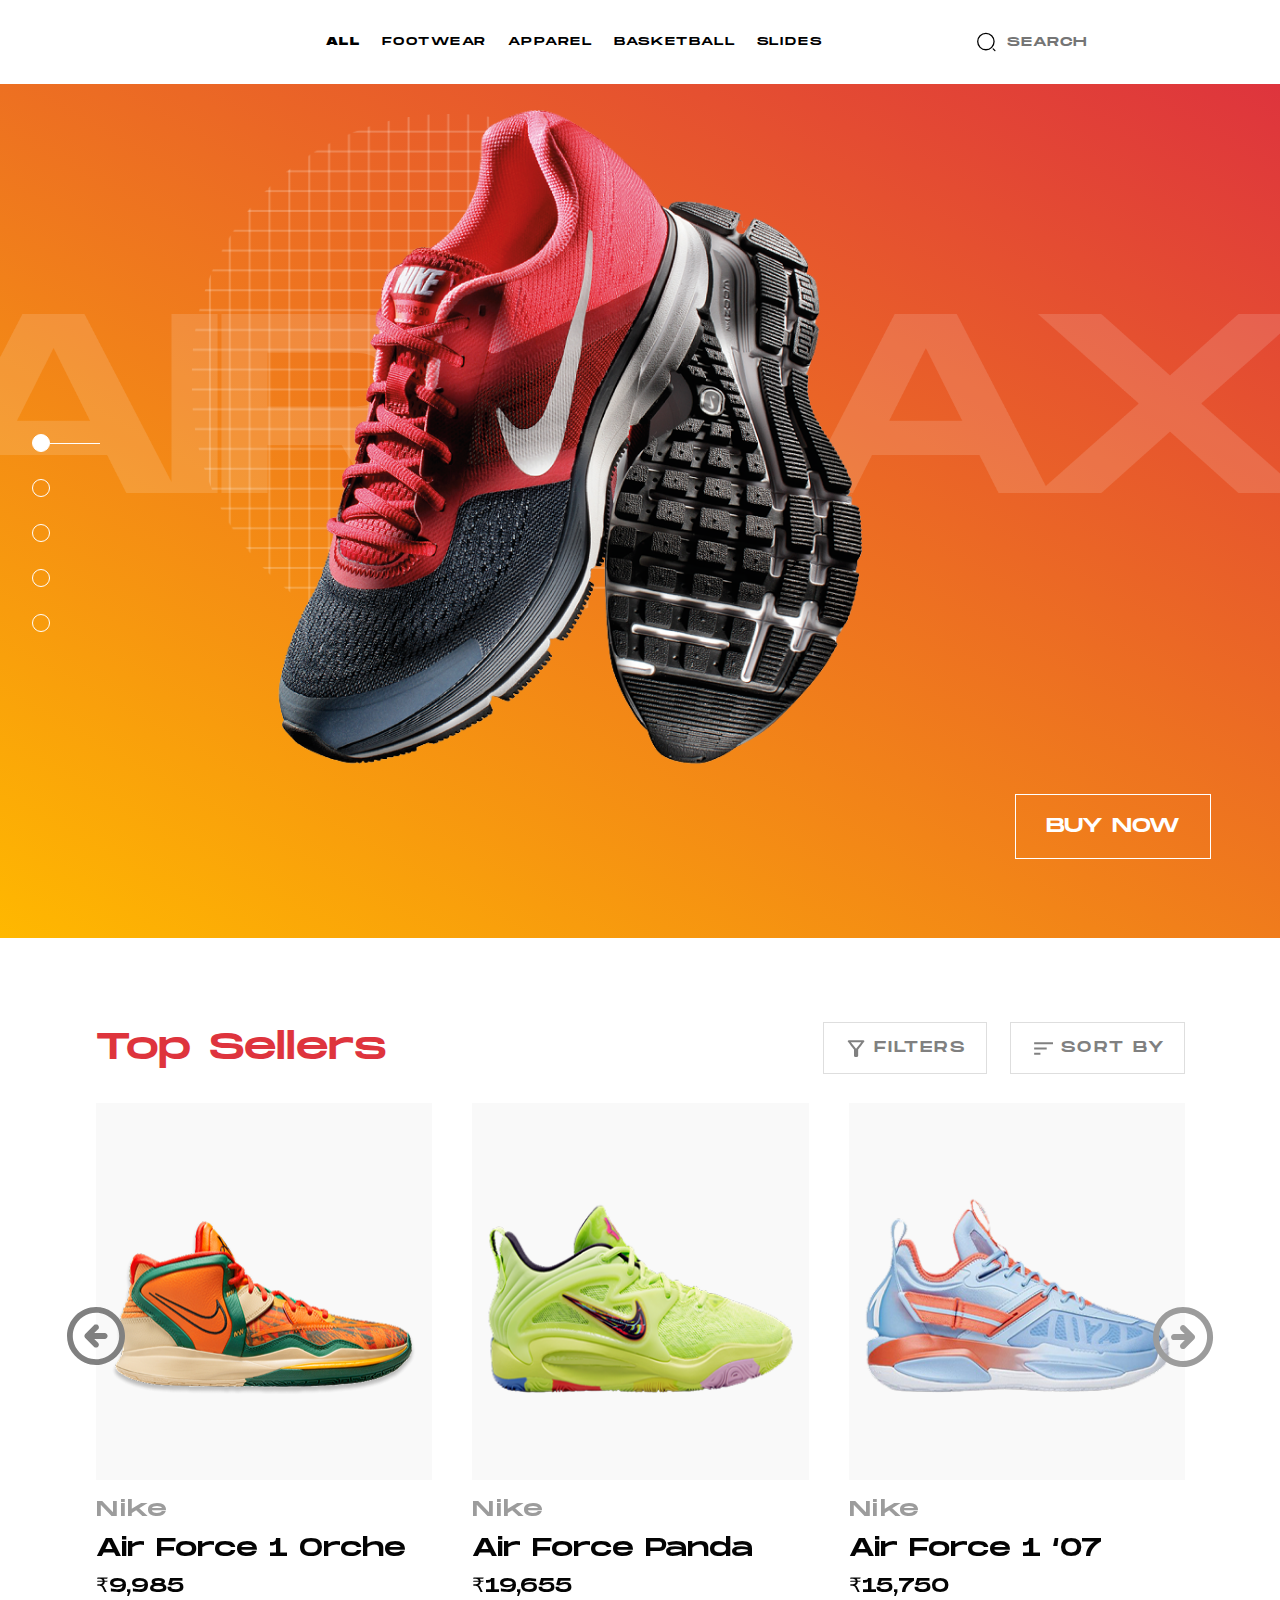
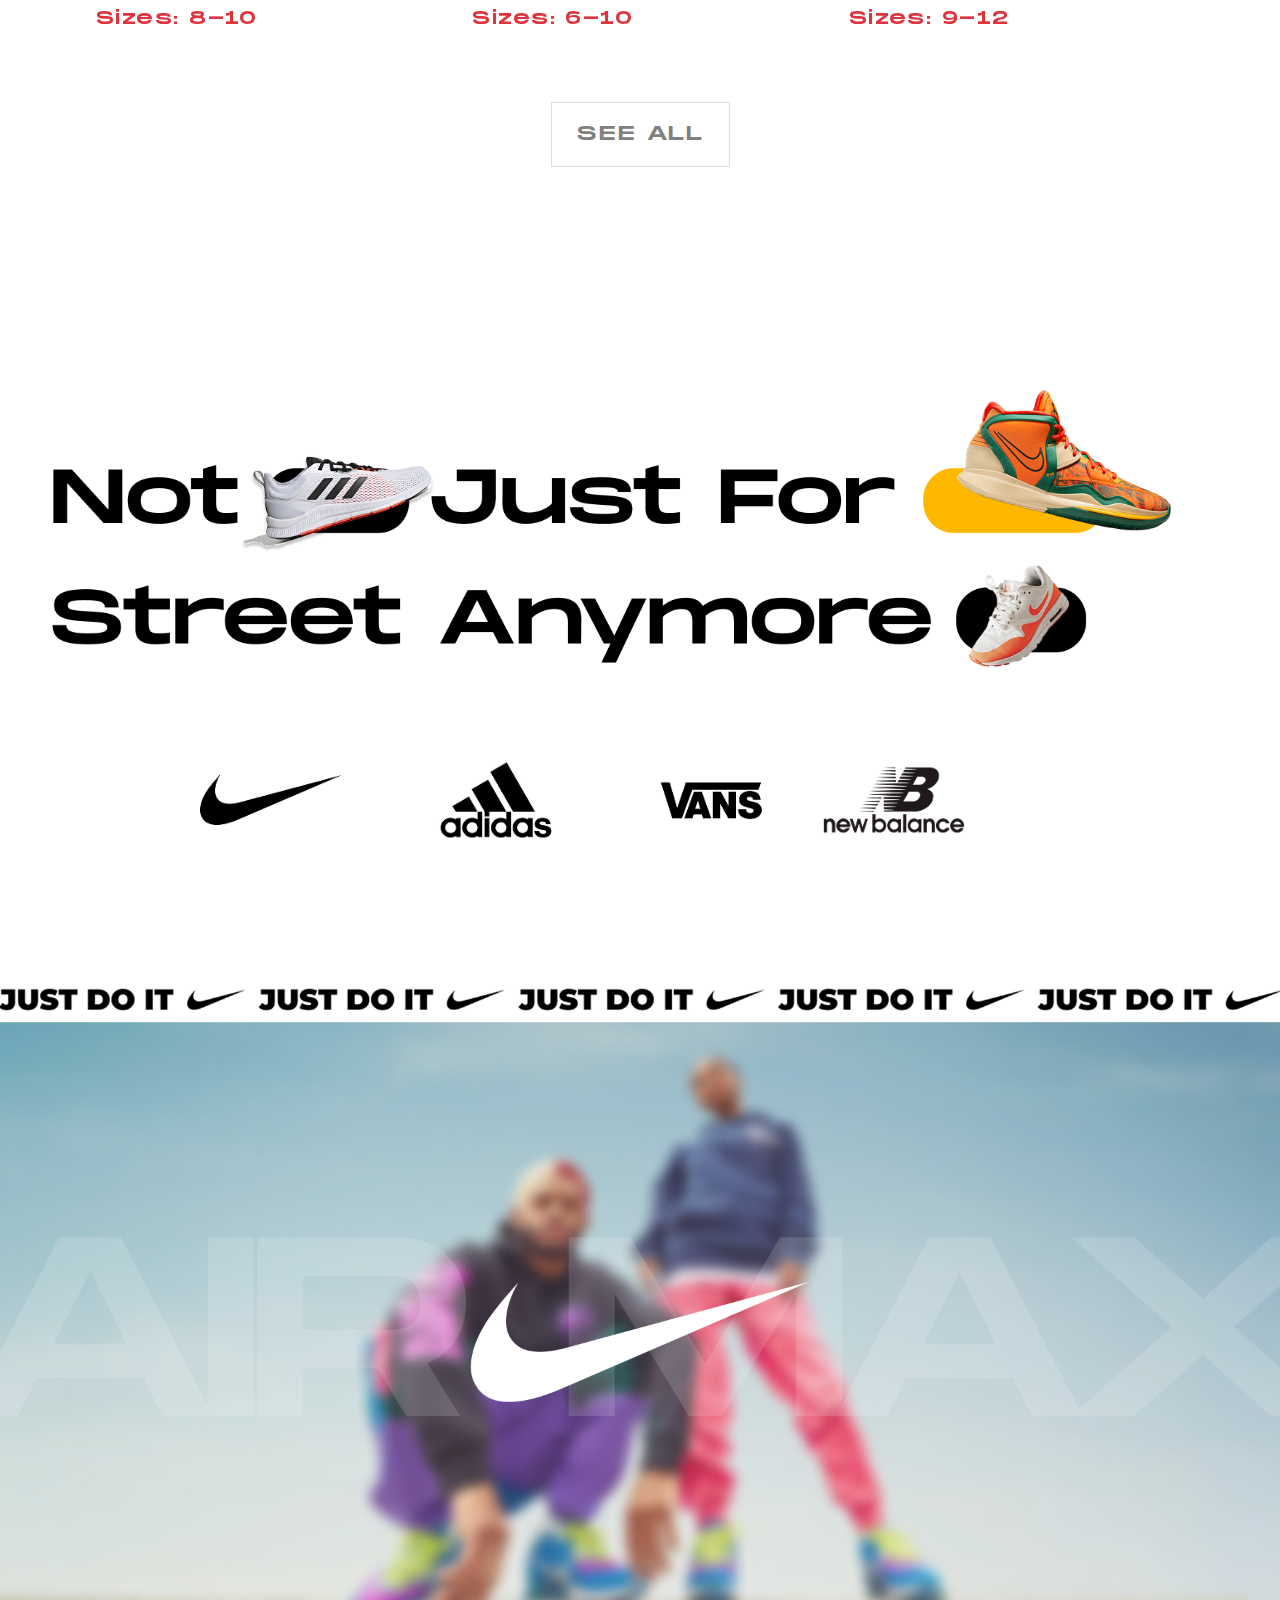
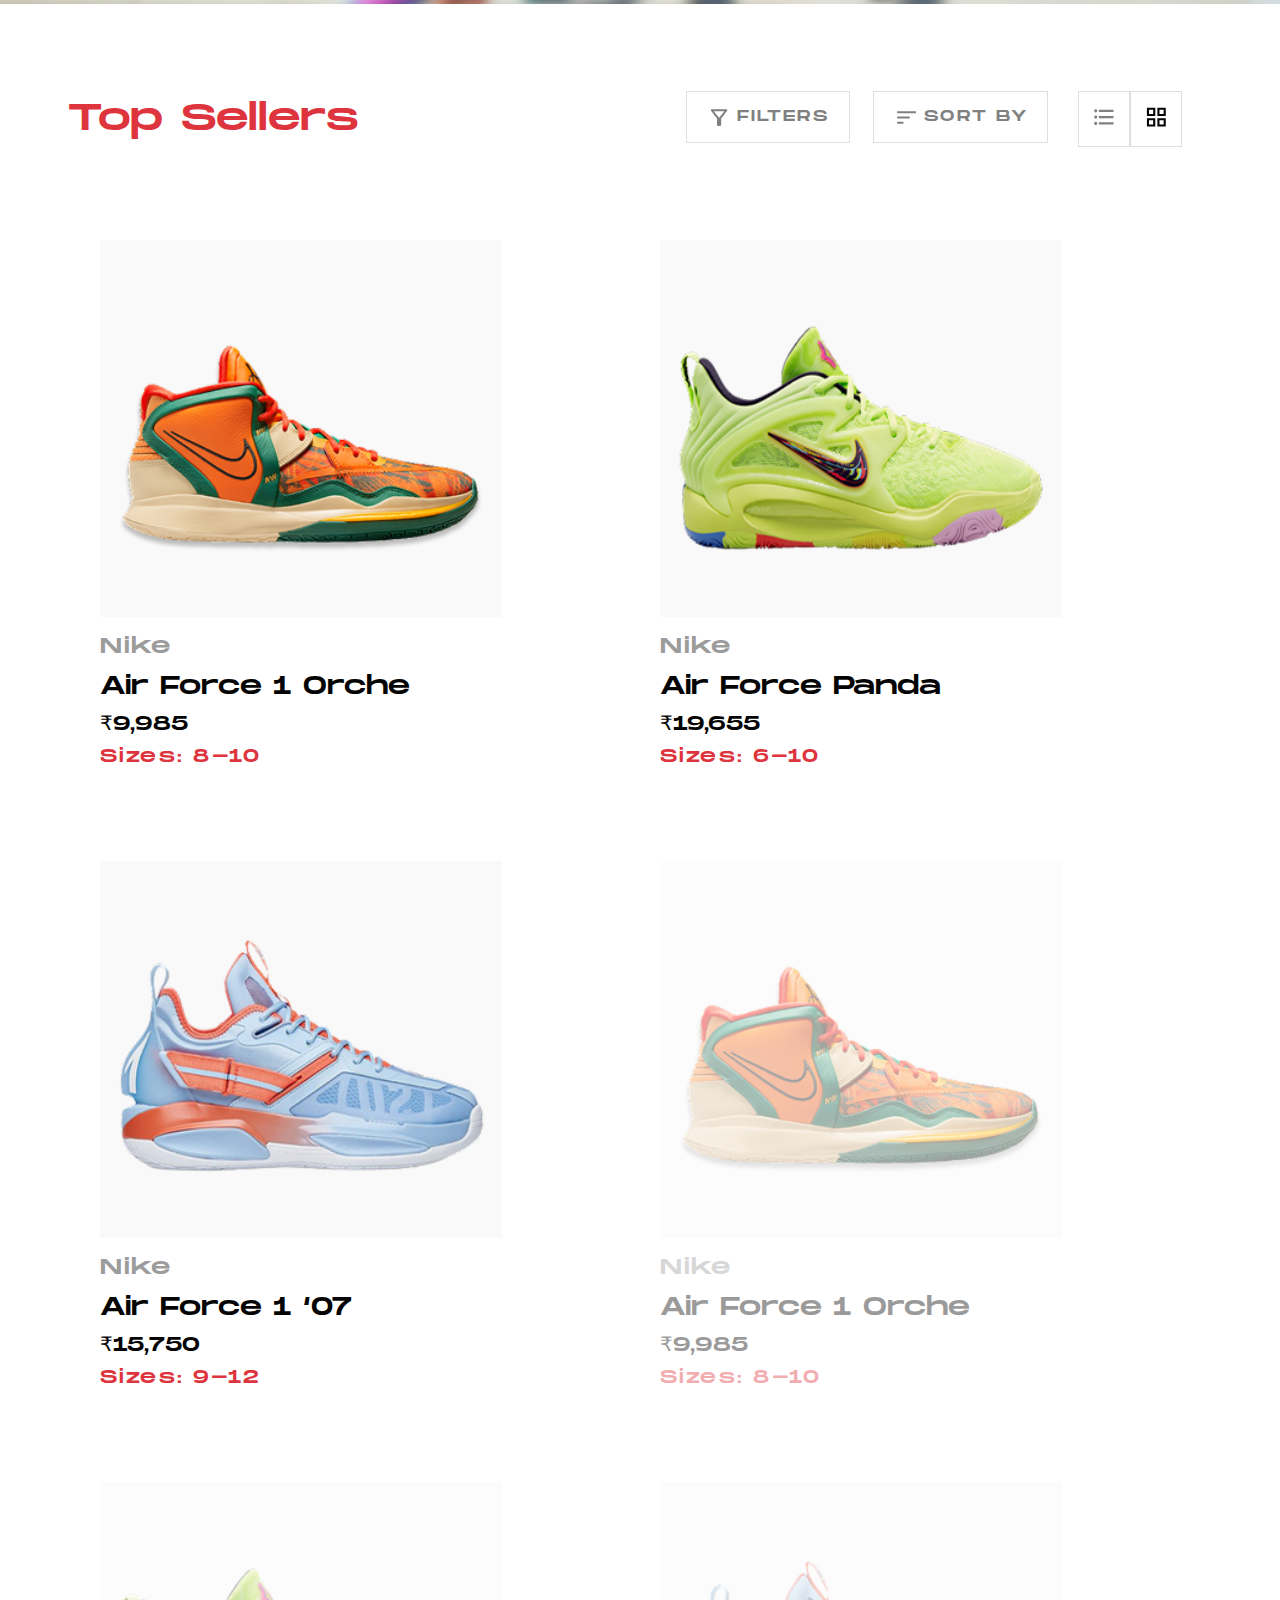
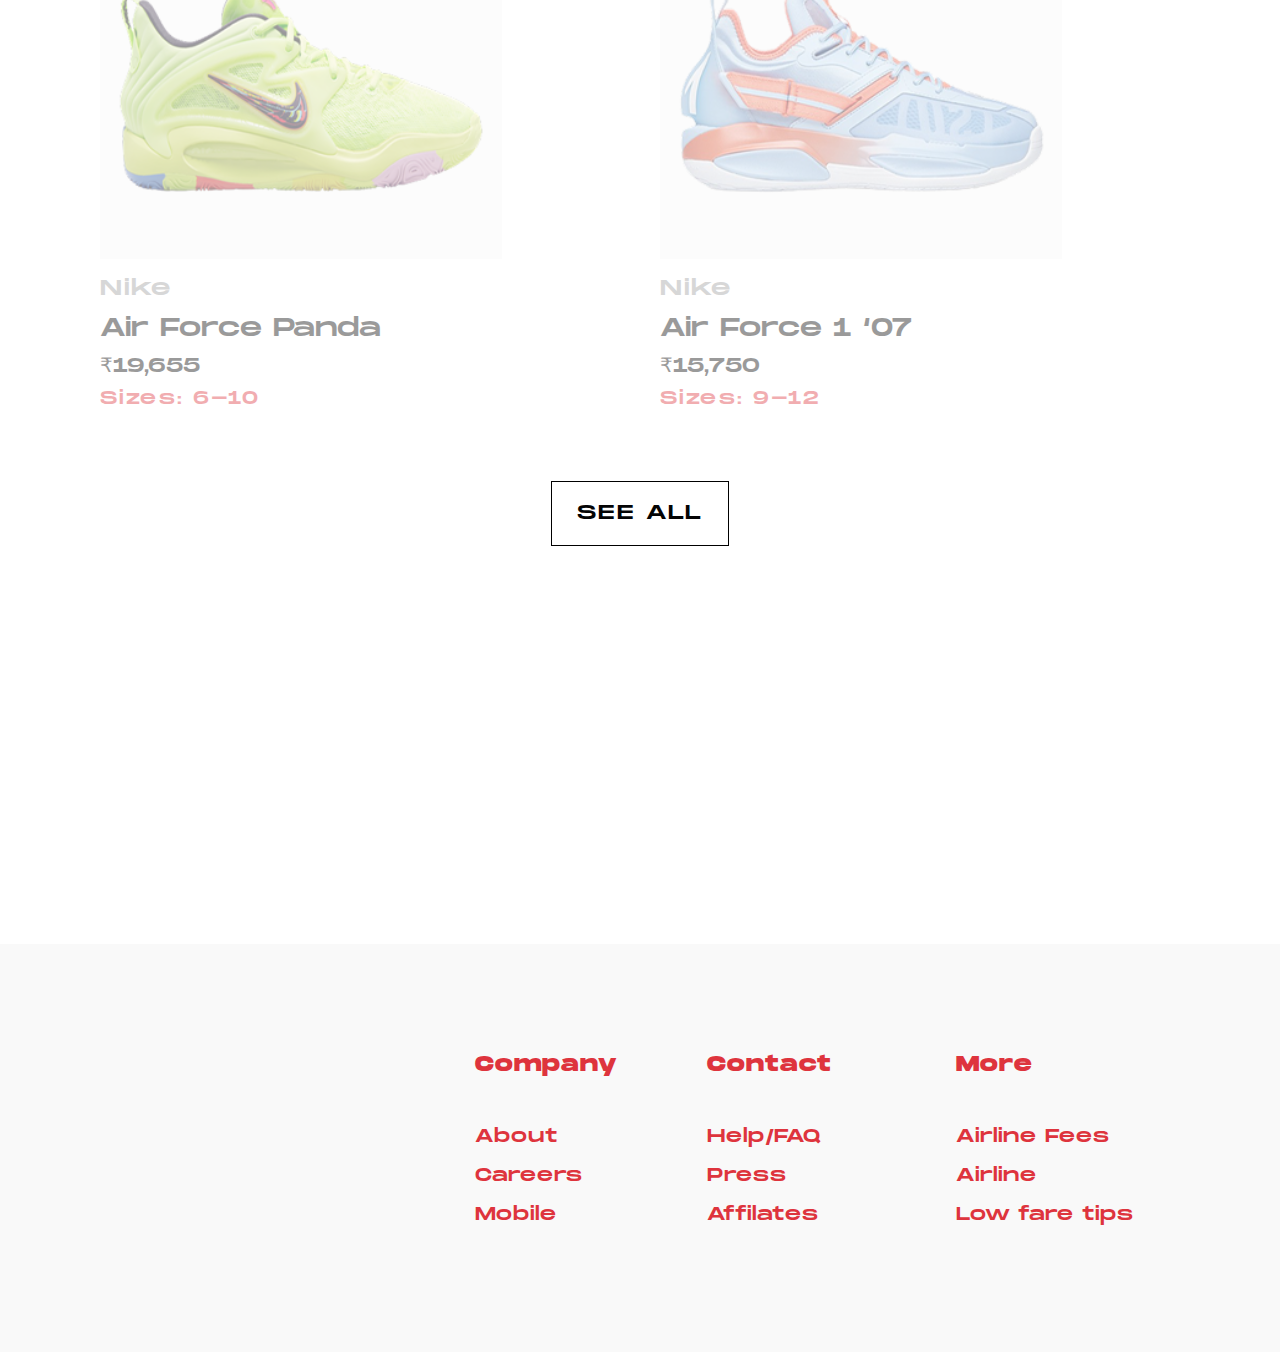
==== commit ac24443f: "Add files via upload" ====
--- a/Diplom1/index.html
+++ b/Diplom1/index.html
@@ -17,7 +17,10 @@
             <div class="header1">
                 <div class="container">
                     <div class="header1__inner">
-                        <nav class="navi">
+                        <a href="#" class="nav__mobile">
+                            <span></span>
+                        </a>
+                        <nav class="navi" id="nav__ww">
                             <ul class="navi__list">
                                 <li class="navi__item">
                                     <a href="#" class="navi__link navi__first">
@@ -48,7 +51,7 @@
                         </nav>
                         <div class="search">
                             <img src=".//img/svg/search.svg" alt="">
-                            <input type="text" placeholder="SEARCH" class="header1__inp">
+                            <input type="text" placeholder="SEARCH" class="header1__inp" size="8">
                         </div>
                     </div>
                 </div>
@@ -137,7 +140,7 @@
                         </div>
                         <div class="kros__slider swiper">
                             <div class="kros__wrapper swiper-wrapper">
-                                <div class="kros__slide swiper-slide">
+                                <div class="kros__slide-top swiper-slide">
                                     <div class="slide__top">
                                         <img src=".//img/oroche.png" alt="">
                                     </div>
@@ -148,7 +151,7 @@
                                         <p class="size">Sizes: 8-10</p>
                                     </div>
                                 </div>
-                                <div class="kros__slide swiper-slide">
+                                <div class="kros__slide-top swiper-slide">
                                     <div class="slide__top">
                                         <img src=".//img/panda.png" alt="">
                                     </div>
@@ -159,7 +162,7 @@
                                         <p class="size">Sizes: 6-10</p>
                                     </div>
                                 </div>
-                                <div class="kros__slide swiper-slide">
+                                <div class="kros__slide-top swiper-slide">
                                     <div class="slide__top">
                                         <img src=".//img/07.png" alt="">
                                     </div>
@@ -170,7 +173,7 @@
                                         <p class="size">Sizes: 9-12</p>
                                     </div>
                                 </div>
-                                <div class="kros__slide swiper-slide">
+                                <div class="kros__slide-top swiper-slide">
                                     <div class="slide__top">
                                         <img src=".//img/327.png" alt="">
                                     </div>
@@ -181,7 +184,7 @@
                                         <p class="size">Sizes: 7-11</p>
                                     </div>
                                 </div>
-                                <div class="kros__slide swiper-slide">
+                                <div class="kros__slide-top swiper-slide">
                                     <div class="slide__top">
                                         <img src=".//img/panda.png" alt="">
                                     </div>
@@ -192,7 +195,7 @@
                                         <p class="size">Sizes: 6-10</p>
                                     </div>
                                 </div>
-                                <div class="kros__slide swiper-slide">
+                                <div class="kros__slide-top swiper-slide">
                                     <div class="slide__top">
                                         <img src=".//img/oroche.png" alt="">
                                     </div>
--- a/Diplom1/css/style.css
+++ b/Diplom1/css/style.css
@@ -39,6 +39,50 @@
     letter-spacing: 0.07em;
     color: #000;
 }
+
+.navi {
+    z-index: 4;
+}
+
+.navi__mob {
+    display: block;
+}
+
+.nav__mobile {
+    display: none;
+    width: 50px;
+    height: 50px;
+    align-items: center;
+    justify-content: center;
+    }
+
+    .nav__mobile span {
+        display: block;
+    width: 30px;
+    height: 3px;
+    border-radius: 100px;
+    background: #040404;
+    position: relative;
+    }
+
+    .nav__mobile span::before,
+    .nav__mobile span::after {
+        content: '';
+        display: block;
+    width: 30px;
+    height: 3px;
+    border-radius: 100px;
+    background: #040404;
+    position: absolute;
+    }
+
+    .nav__mobile span::before {
+        top: -8px;
+    }
+    
+    .nav__mobile span::after {
+        bottom: -8px;
+    }
 
 .navi__list {
     display: flex;
@@ -298,12 +342,16 @@
     margin-bottom: 70px;
 }
 
+.kros__slide-top {
+    display: flex;
+    flex-direction: column;
+    gap: 15px;
+}
+
 
 .kros__slide {
     display: flex;
     flex-direction: column;
-    width: 402px;
-    height: 532px;
     gap: 15px;
 }
 
@@ -313,16 +361,21 @@
     align-items: center;
     justify-content: center;
     height: 377px;
-    width: 402px;
+    max-width: 402px;
     background: #f9f9f9;
 }
+
+.slide__top img {
+    width: 100%;
+}
+
 
 .slide__bottom {
     display: flex;
     flex-direction: column;
     justify-content: flex-start;
-    width: 402px;
-    height: 139px;
+    max-width: 402px;
+    max-height: 189px;
     gap: 6px;
 }
 
@@ -467,15 +520,13 @@
     grid-template-columns: repeat(1, 1fr);
     grid-template-rows: repeat(2, 1fr);
     gap: 20px;
-    margin: 0 290px;
+    margin: 0 90px;
     transition: all 0.4s;
 }
 
 .kros__slide-row {
     flex-direction: row;
     align-items: center;
-    height: 402px;
-    width: 532px;
     gap: 30px;
     transition: all 0.4s;
 }
@@ -502,7 +553,7 @@
 }
 
 .footer__inner {
-    padding: 108px 146px 108px 0;
+    padding: 108px 146px 108px 30px;
     display: flex;
     justify-content: flex-end;
 }
@@ -536,7 +587,7 @@
 
 @media (max-width: 1920px) {
     .header1__inner {
-        margin-left: 34vw;
+        margin-left: 24vw;
         gap: 24vw;
     }
 
@@ -586,7 +637,7 @@
 @media (max-width: 1300px) {
 
     .header1__inner {
-        margin-left: 22vw;
+        margin-left: 14vw;
         gap: 12vw;
     }
 
@@ -638,6 +689,11 @@
         width: 600px;
         height: auto;
         left: 17vw;
+    }
+
+    .section2__logos {
+        margin-left: 15vw;
+        margin-right: 25vw;
     }
 
     .section3__filt {
@@ -663,12 +719,82 @@
     .kros__slide {
         flex-direction: row;
         align-items: center;
-        height: 402px;
-        width: 532px;
         gap: 30px;
     }
 
     .footer__inner {
         padding: 108px 46px 108px 0;
     }
+}
+
+@media (max-width: 850px) {
+    .section1__top {
+        flex-direction: column;
+        gap: 18px;
+    }
+
+    .section3__filt {
+        flex-direction: column;
+        gap: 18px;
+    }
+}
+
+@media (max-width: 750px) {
+
+    .header1__inner {
+        display: flex;
+        align-items: center;
+        justify-content: space-between;
+        gap: none;
+        margin: 0 30px;
+    }
+
+
+    .nav__mobile {
+        display: flex;
+    }
+
+    .navi {
+        display: none;
+        position: absolute;
+        top: 41px;
+        left: 71px;
+        background: #fff;
+        padding: 5px;
+        border: 2px solid #040404;
+        border-radius: 10px;
+    }
+
+    .navi__list {
+        flex-direction: column;
+    }
+
+    .header2 {
+        height: 704px;
+    }
+
+    .header2__button {
+        top: 570px;
+    }
+
+    .header2__setka {
+        width: 360px;
+        height: auto;
+        left: 12vw;
+    }
+
+    .header2__kros {
+        width: 450px;
+        height: auto;
+        left: 15vw;
+    }
+
+    .section2__top {
+        gap: 37px;
+    }
+
+    .section2__logos {
+        margin-left: 12vw;
+        margin-right: 18vw;
+    }
 }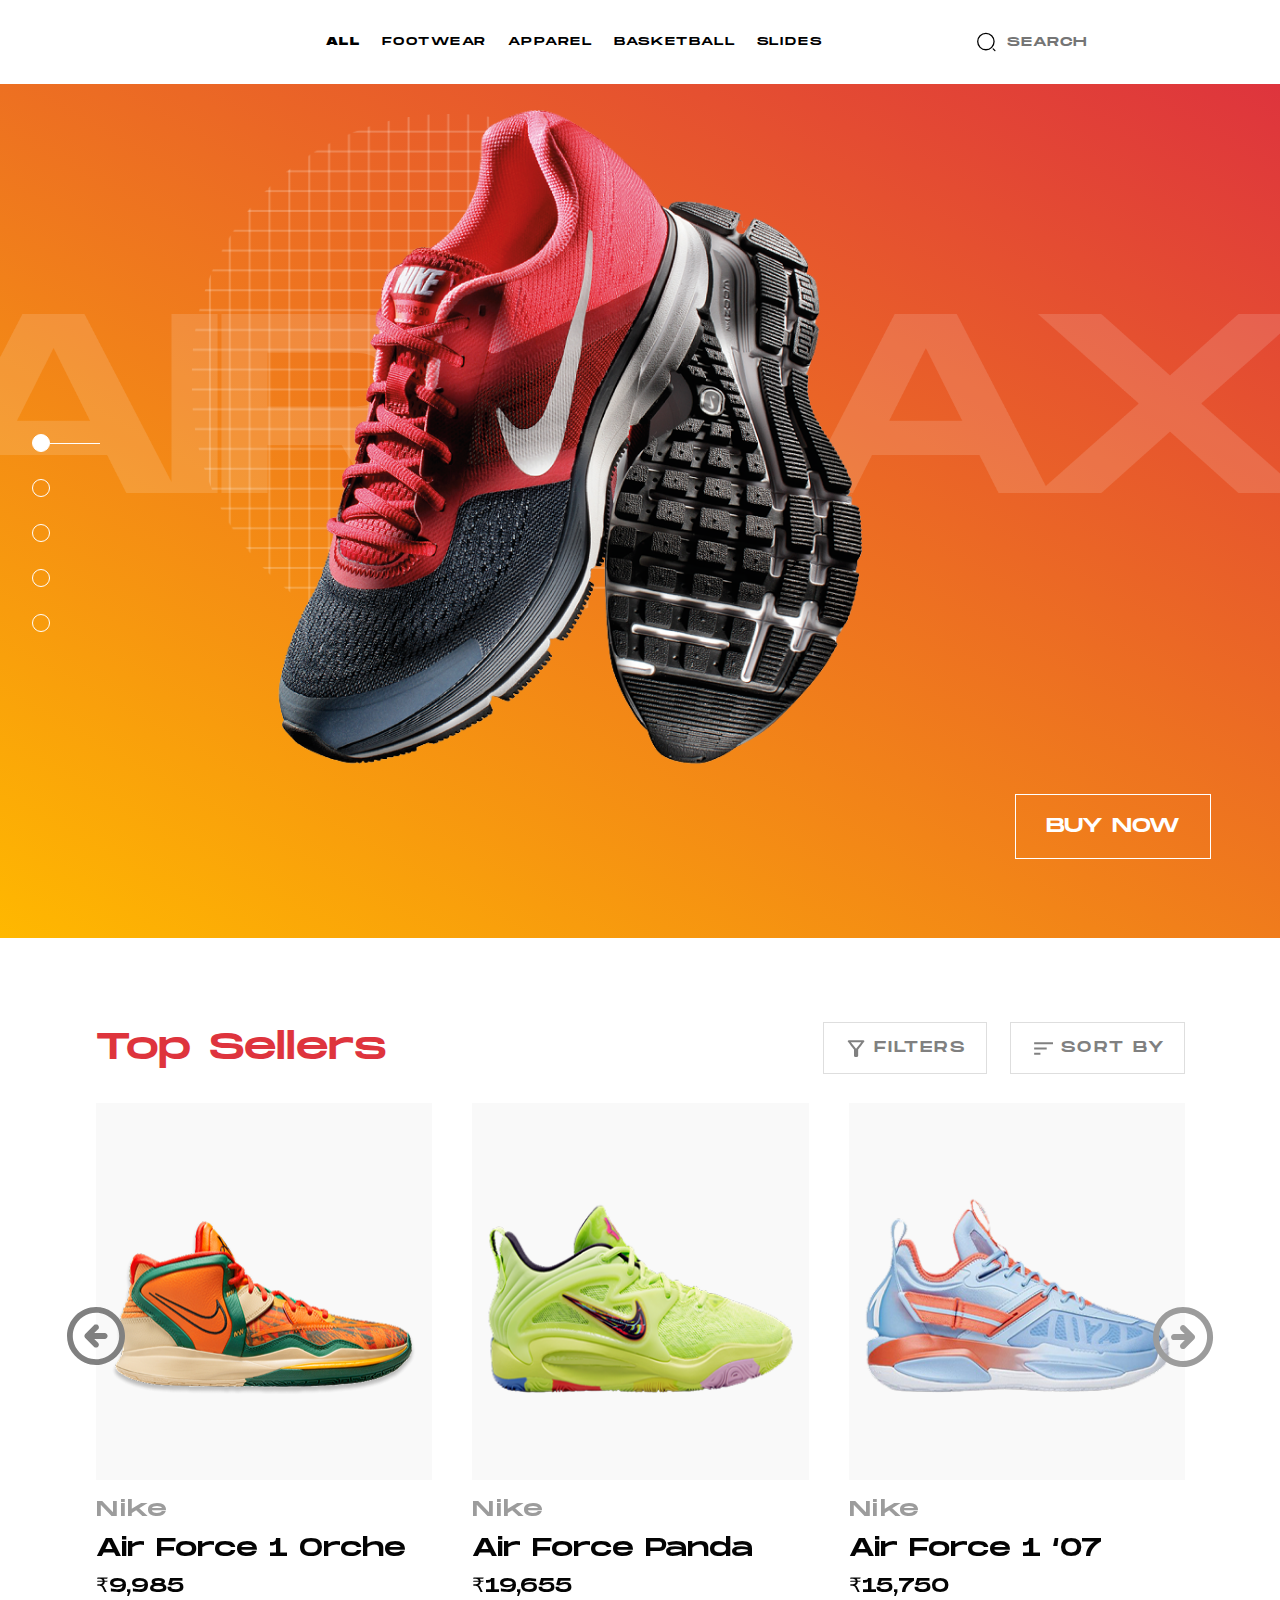
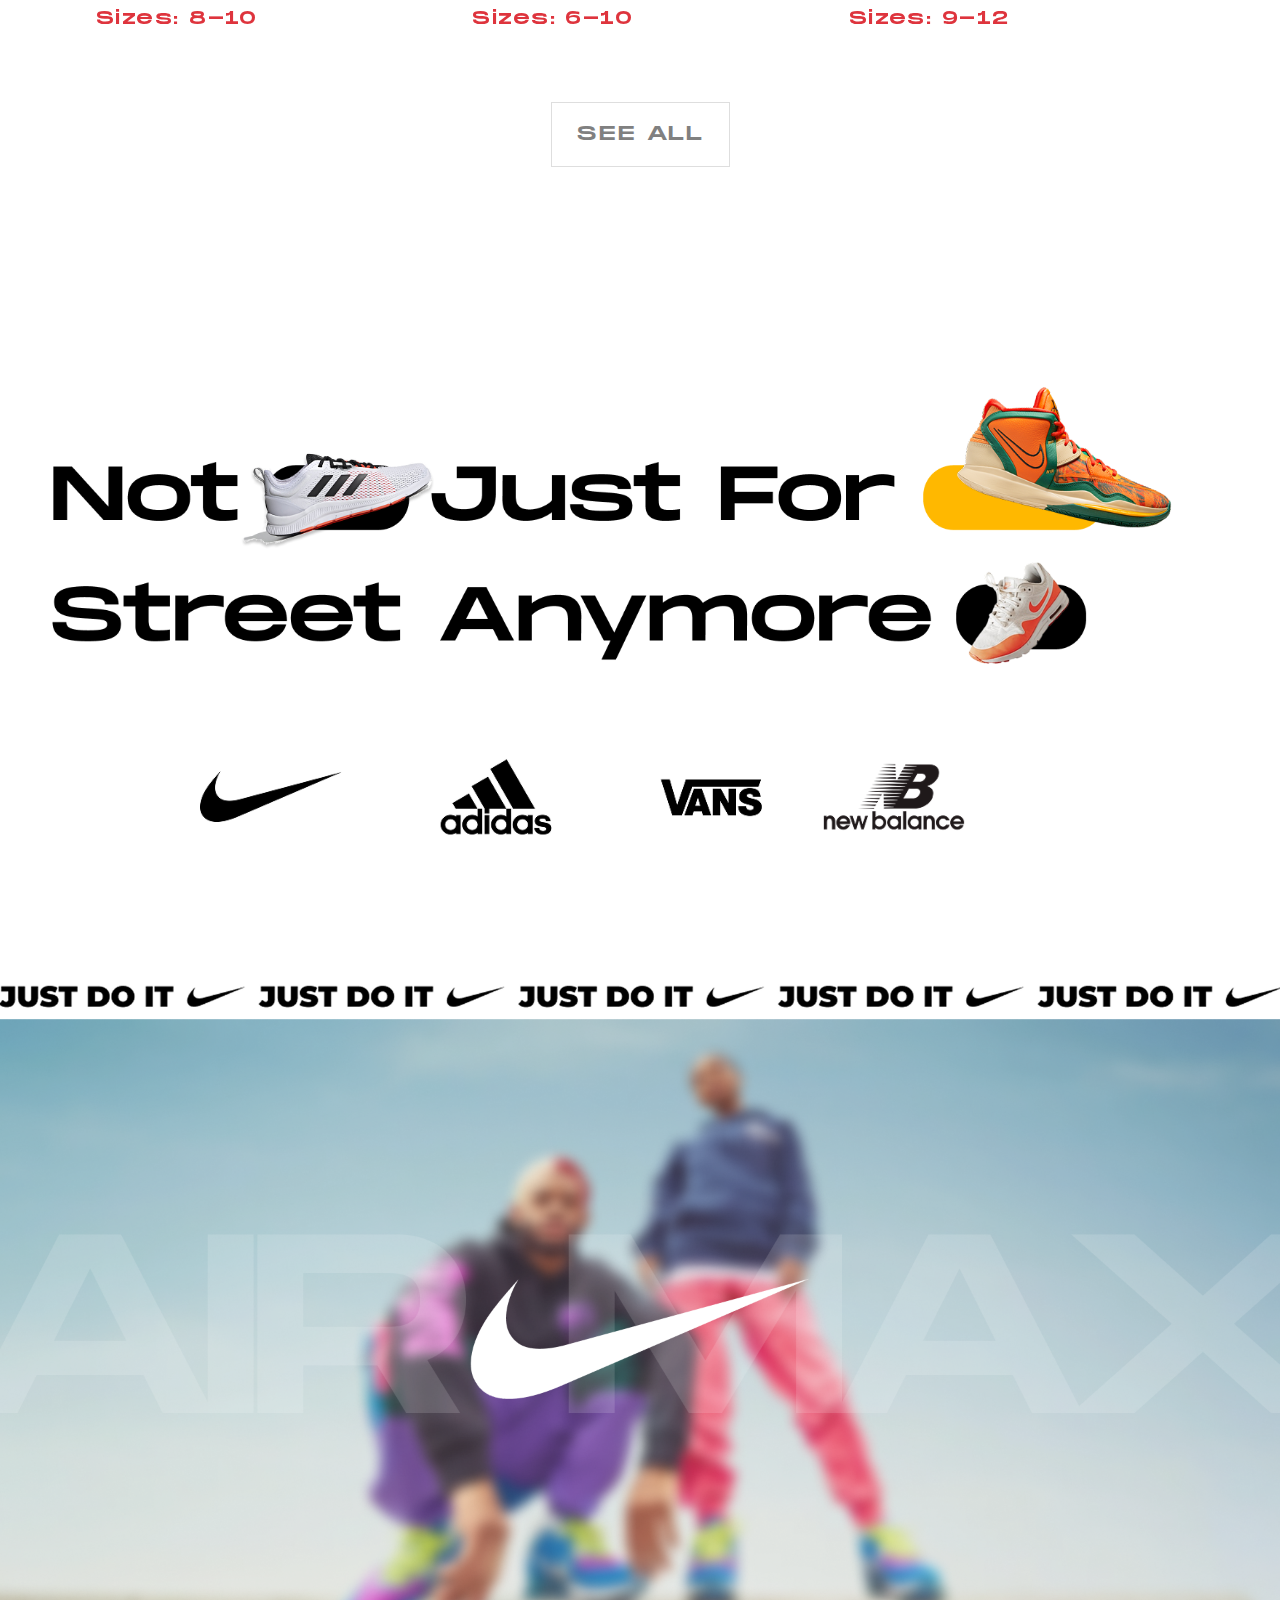
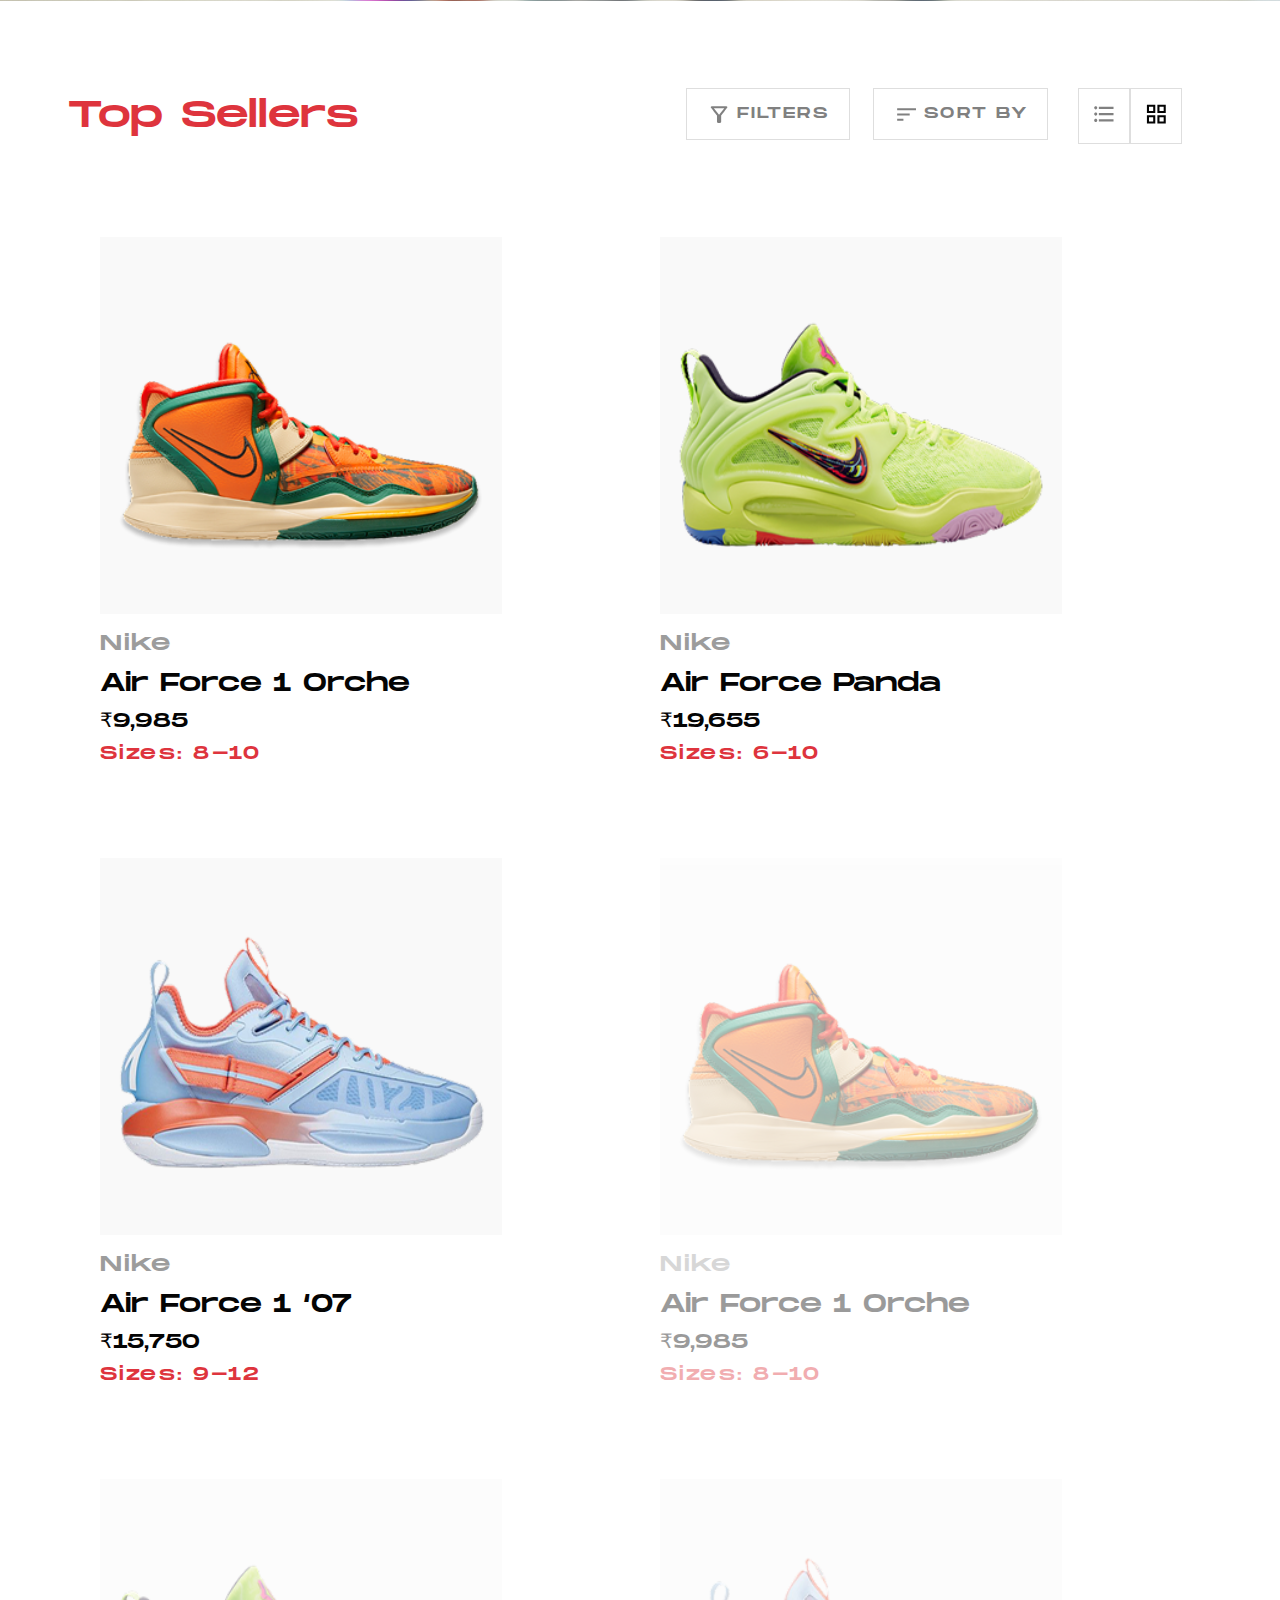
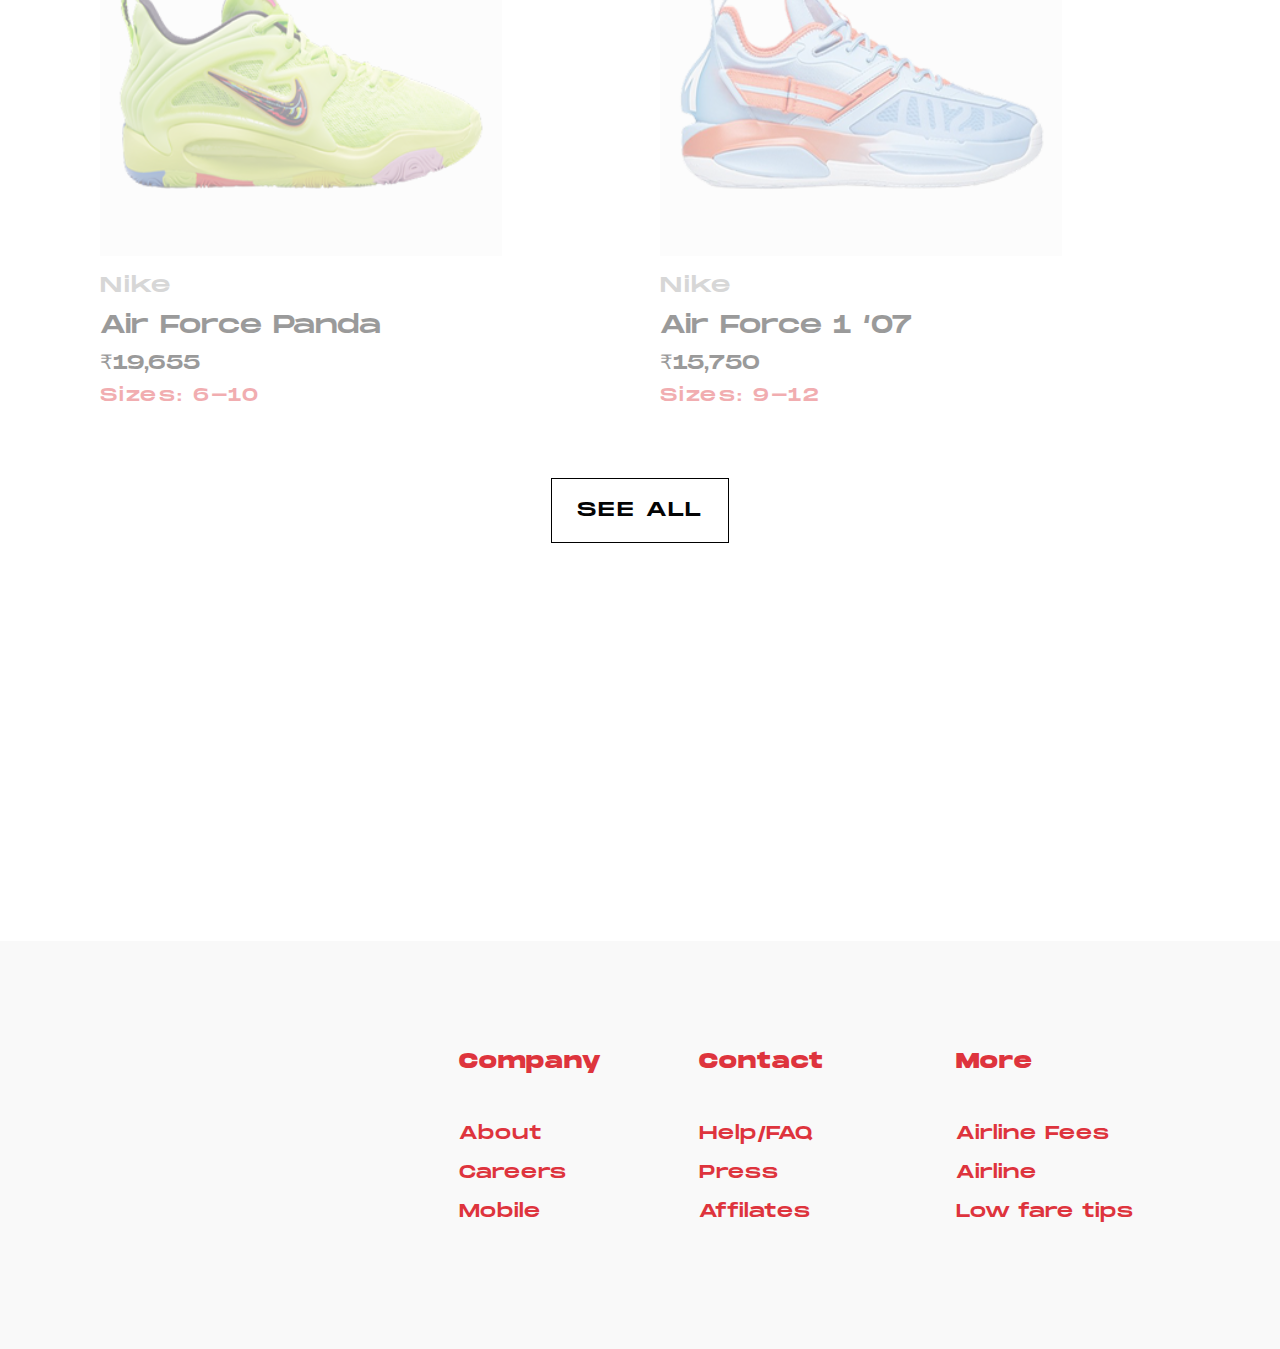
==== commit 0c3d15d6: "Add files via upload" ====
--- a/Diplom1/index.html
+++ b/Diplom1/index.html
@@ -17,9 +17,9 @@
             <div class="header1">
                 <div class="container">
                     <div class="header1__inner">
-                        <a href="#" class="nav__mobile">
+                        <button class="nav__mobile">
                             <span></span>
-                        </a>
+                        </button>
                         <nav class="navi" id="nav__ww">
                             <ul class="navi__list">
                                 <li class="navi__item">
--- a/Diplom1/css/style.css
+++ b/Diplom1/css/style.css
@@ -45,7 +45,7 @@
 }
 
 .navi__mob {
-    display: block;
+display: block;
 }
 
 .nav__mobile {
@@ -194,7 +194,6 @@
 
 .section1 {
     padding: 84px 95px 154px 96px;
-    height: 986px;
 }
 
 
@@ -562,7 +561,7 @@
     display: grid;
     grid-template-columns: 1.3fr 1.4fr 1fr;
     grid-template-rows: auto auto;
-    gap: 47px 0;
+    gap: 47px 8px;
 }
 
 .footer__text {
@@ -723,7 +722,7 @@
     }
 
     .footer__inner {
-        padding: 108px 46px 108px 0;
+        padding: 108px 10px 108px 10px;
     }
 }
 
@@ -731,6 +730,14 @@
     .section1__top {
         flex-direction: column;
         gap: 18px;
+    }
+
+    .button__left {
+        top: 370px;
+    }
+    
+    .button__right {
+        top: 370px;
     }
 
     .section3__filt {
@@ -754,11 +761,15 @@
         display: flex;
     }
 
+    .navi__mob {
+        display: block ;
+        }
+
     .navi {
         display: none;
         position: absolute;
-        top: 41px;
-        left: 71px;
+        top: 30px;
+        left: 80px;
         background: #fff;
         padding: 5px;
         border: 2px solid #040404;
@@ -789,6 +800,10 @@
         left: 15vw;
     }
 
+    .section1__filters-vibor {
+        left: -75px;
+    }
+
     .section2__top {
         gap: 37px;
     }
@@ -797,4 +812,103 @@
         margin-left: 12vw;
         margin-right: 18vw;
     }
+
+    .kros__slide-row {
+        flex-direction: column;
+    }
+
+    .kros__slide {
+        flex-direction: column;
+    }
+}
+
+@media (max-width: 550px) {
+
+    .header2__krug-box {
+        top: 510px;
+    }
+
+    .header2__setka {
+        width: 270px;
+        height: auto;
+        left: 4vw;
+    }
+
+    .header2__kros {
+        width: 350px;
+        height: auto;
+        left: 0vw;
+    }
+
+    .header2__button {
+        top: 630px;
+        left: calc(100vw - 190px);
+        width: 160px;
+        height: 44px;
+        font-size: 14px;
+        line-height: 2.5;
+    }
+
+    .section1__filters {
+        flex-direction: column;
+    }
+
+    .button__left svg {
+        width: 41px;
+        height: 41px;
+    }
+    
+    .button__right svg {
+        width: 41px;
+        height: 41px;
+    }
+
+    .slide__top {
+        height: 217px;
+    }
+
+    .title1 {
+        font-size: 18px;
+        line-height: 1.2;
+    }
+    
+    .title2 {
+        font-size: 20px;
+        line-height: 1.2;
+    }
+    
+    .price {
+        font-size: 14px;
+        line-height: 1.2;
+    }
+    
+    .size {
+        font-size: 12px;
+        line-height: 1.2;
+    }
+
+
+    .section1__see {
+        padding: 4px 15px;
+        font-size: 14px;
+    }
+
+    .section3__grid {
+        margin: 0 30px;
+    }
+
+    .section3__see {
+        padding: 4px 15px;
+        font-size: 14px;
+    }
+
+    .footer__text {
+        font-weight: 800;
+        font-size: 15px;
+    }
+    
+    
+    .footer__ssilka {
+        font-size: 12px;
+    }
 }